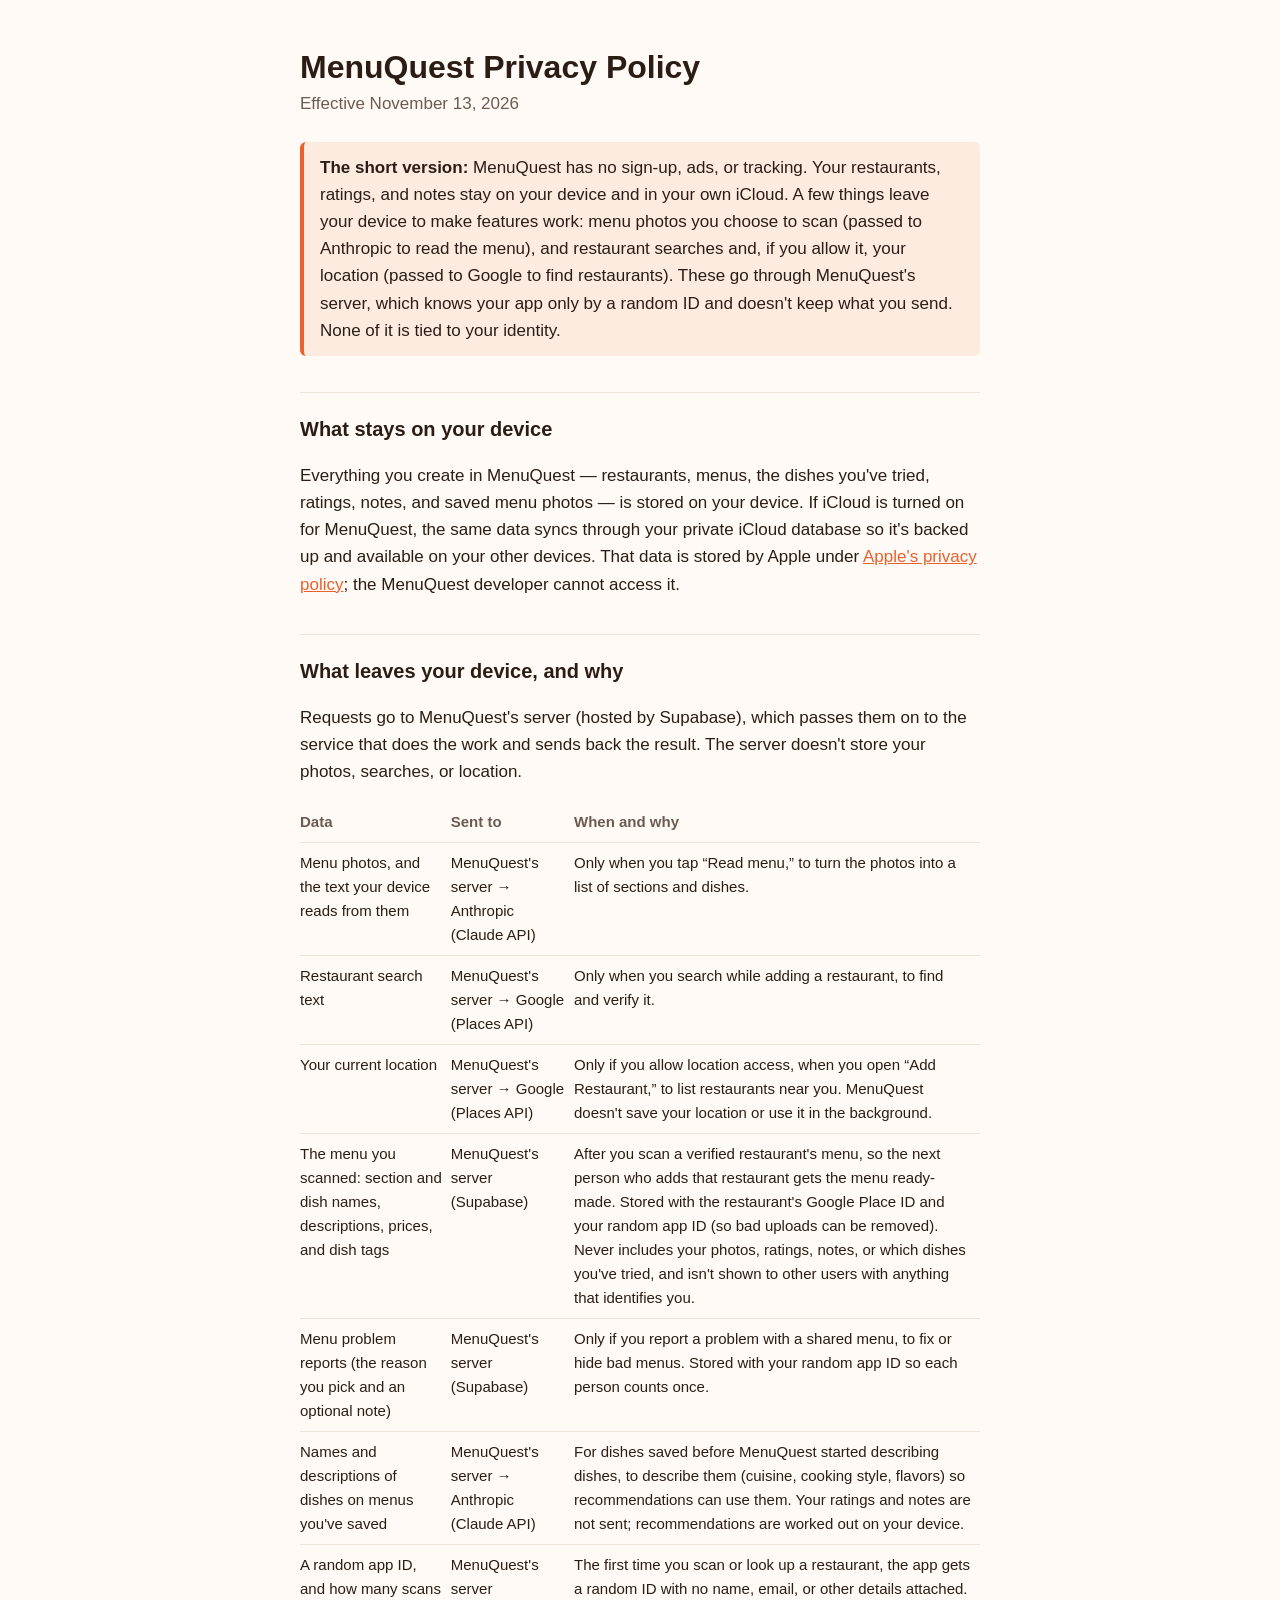
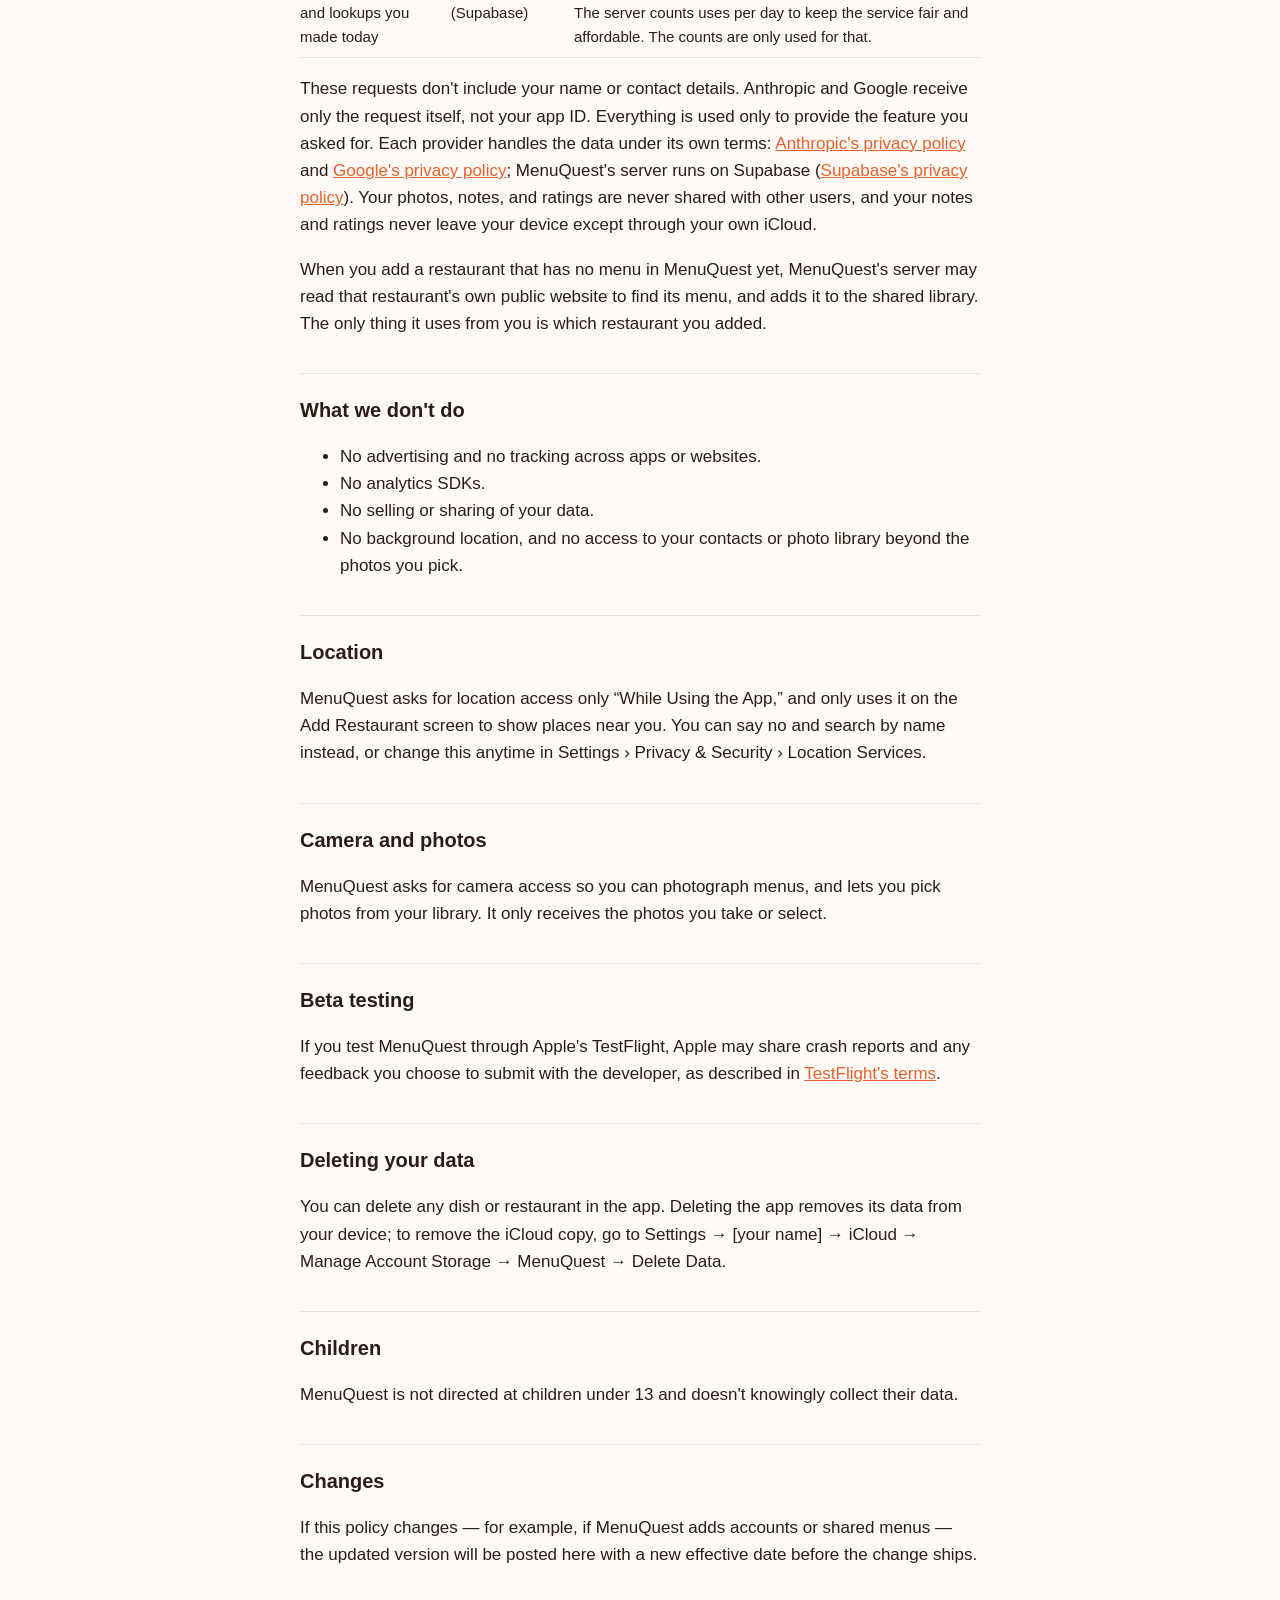
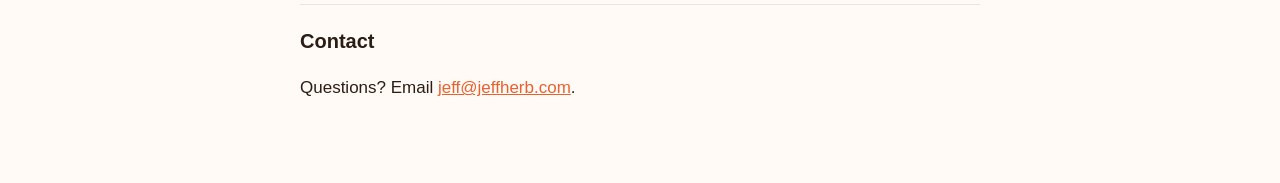
==== index.html @ 2f73d4d8 "MenuQuest privacy policy" ====
<!doctype html>
<html lang="en">
<head>
<meta charset="utf-8">
<meta name="viewport" content="width=device-width, initial-scale=1">
<title>MenuQuest Privacy Policy</title>
<style>
  :root { --ink: #2b1d16; --muted: #6b5b52; --accent: #e8612e; --bg: #fffaf5; --rule: #f0e4da; }
  @media (prefers-color-scheme: dark) {
    :root { --ink: #f5ece6; --muted: #b8a89e; --accent: #ff8a57; --bg: #1c1512; --rule: #3a2c25; }
  }
  body { margin: 0; background: var(--bg); color: var(--ink);
         font: 17px/1.6 -apple-system, BlinkMacSystemFont, "Segoe UI", sans-serif; }
  main { max-width: 680px; margin: 0 auto; padding: 48px 16px 64px; }
  h1 { font-size: 32px; line-height: 1.2; margin: 0 0 4px; }
  h2 { font-size: 20px; margin: 36px 0 8px; padding-top: 20px; border-top: 1px solid var(--rule); }
  .date { color: var(--muted); margin: 0 0 24px; }
  .summary { background: color-mix(in srgb, var(--accent) 10%, transparent);
             border-left: 4px solid var(--accent); padding: 12px 16px; border-radius: 6px; }
  a { color: var(--accent); }
  table { width: 100%; border-collapse: collapse; font-size: 15px; }
  th, td { text-align: left; vertical-align: top; padding: 8px 8px 8px 0; border-bottom: 1px solid var(--rule); }
  th { color: var(--muted); font-weight: 600; }
  @media (max-width: 520px) { table, tbody, tr, td, th { display: block; } thead { display: none; }
    td { border: 0; padding: 2px 0; } tr { border-bottom: 1px solid var(--rule); padding: 8px 0; } }
</style>
</head>
<body>
<main>
<h1>MenuQuest Privacy Policy</h1>
<p class="date">Effective November 13, 2026</p>

<p class="summary"><strong>The short version:</strong> MenuQuest has no sign-up, ads, or tracking.
Your restaurants, ratings, and notes stay on your device and in your own iCloud.
A few things leave your device to make features work: menu photos you choose to scan
(passed to Anthropic to read the menu), and restaurant searches and, if you allow it, your
location (passed to Google to find restaurants). These go through MenuQuest's server, which
knows your app only by a random ID and doesn't keep what you send. None of it is tied to
your identity.</p>

<h2>What stays on your device</h2>
<p>Everything you create in MenuQuest — restaurants, menus, the dishes you've tried,
ratings, notes, and saved menu photos — is stored on your device. If iCloud is turned on
for MenuQuest, the same data syncs through your private iCloud database so it's backed up
and available on your other devices. That data is stored by Apple under
<a href="https://www.apple.com/legal/privacy/">Apple's privacy policy</a>; the MenuQuest
developer cannot access it.</p>

<h2>What leaves your device, and why</h2>
<p>Requests go to MenuQuest's server (hosted by Supabase), which passes them on to the
service that does the work and sends back the result. The server doesn't store your photos,
searches, or location.</p>
<table>
  <thead><tr><th>Data</th><th>Sent to</th><th>When and why</th></tr></thead>
  <tbody>
    <tr><td>Menu photos, and the text your device reads from them</td>
        <td>MenuQuest's server → Anthropic (Claude API)</td>
        <td>Only when you tap “Read menu,” to turn the photos into a list of sections and dishes.</td></tr>
    <tr><td>Restaurant search text</td>
        <td>MenuQuest's server → Google (Places API)</td>
        <td>Only when you search while adding a restaurant, to find and verify it.</td></tr>
    <tr><td>Your current location</td>
        <td>MenuQuest's server → Google (Places API)</td>
        <td>Only if you allow location access, when you open “Add Restaurant,” to list restaurants near you. MenuQuest doesn't save your location or use it in the background.</td></tr>
    <tr><td>The menu you scanned: section and dish names, descriptions, prices, and dish tags</td>
        <td>MenuQuest's server (Supabase)</td>
        <td>After you scan a verified restaurant's menu, so the next person who adds that restaurant gets the menu ready-made. Stored with the restaurant's Google Place ID and your random app ID (so bad uploads can be removed). Never includes your photos, ratings, notes, or which dishes you've tried, and isn't shown to other users with anything that identifies you.</td></tr>
    <tr><td>Menu problem reports (the reason you pick and an optional note)</td>
        <td>MenuQuest's server (Supabase)</td>
        <td>Only if you report a problem with a shared menu, to fix or hide bad menus. Stored with your random app ID so each person counts once.</td></tr>
    <tr><td>Names and descriptions of dishes on menus you've saved</td>
        <td>MenuQuest's server → Anthropic (Claude API)</td>
        <td>For dishes saved before MenuQuest started describing dishes, to describe them (cuisine, cooking style, flavors) so recommendations can use them. Your ratings and notes are not sent; recommendations are worked out on your device.</td></tr>
    <tr><td>A random app ID, and how many scans and lookups you made today</td>
        <td>MenuQuest's server (Supabase)</td>
        <td>The first time you scan or look up a restaurant, the app gets a random ID with no name, email, or other details attached. The server counts uses per day to keep the service fair and affordable. The counts are only used for that.</td></tr>
  </tbody>
</table>
<p>These requests don't include your name or contact details. Anthropic and Google receive
only the request itself, not your app ID. Everything is used only to provide the feature
you asked for. Each provider handles the
data under its own terms:
<a href="https://www.anthropic.com/legal/privacy">Anthropic's privacy policy</a> and
<a href="https://policies.google.com/privacy">Google's privacy policy</a>; MenuQuest's
server runs on Supabase (<a href="https://supabase.com/privacy">Supabase's privacy policy</a>).
Your photos, notes, and ratings are never shared with other users, and your notes and
ratings never leave your device except through your own iCloud.</p>

<p>When you add a restaurant that has no menu in MenuQuest yet, MenuQuest's server may read
that restaurant's own public website to find its menu, and adds it to the shared library.
The only thing it uses from you is which restaurant you added.</p>

<h2>What we don't do</h2>
<ul>
  <li>No advertising and no tracking across apps or websites.</li>
  <li>No analytics SDKs.</li>
  <li>No selling or sharing of your data.</li>
  <li>No background location, and no access to your contacts or photo library beyond the photos you pick.</li>
</ul>

<h2>Location</h2>
<p>MenuQuest asks for location access only “While Using the App,” and only uses it on the
Add Restaurant screen to show places near you. You can say no and search by name instead,
or change this anytime in Settings › Privacy &amp; Security › Location Services.</p>

<h2>Camera and photos</h2>
<p>MenuQuest asks for camera access so you can photograph menus, and lets you pick photos
from your library. It only receives the photos you take or select.</p>

<h2>Beta testing</h2>
<p>If you test MenuQuest through Apple's TestFlight, Apple may share crash reports and any
feedback you choose to submit with the developer, as described in
<a href="https://www.apple.com/legal/internet-services/itunes/testflight/sren/terms.html">TestFlight's terms</a>.</p>

<h2>Deleting your data</h2>
<p>You can delete any dish or restaurant in the app. Deleting the app removes its data from
your device; to remove the iCloud copy, go to Settings → [your name] → iCloud → Manage
Account Storage → MenuQuest → Delete Data.</p>

<h2>Children</h2>
<p>MenuQuest is not directed at children under 13 and doesn't knowingly collect their data.</p>

<h2>Changes</h2>
<p>If this policy changes — for example, if MenuQuest adds accounts or shared menus — the
updated version will be posted here with a new effective date before the change ships.</p>

<h2>Contact</h2>
<p>Questions? Email <a href="mailto:jeff@jeffherb.com">jeff@jeffherb.com</a>.</p>
</main>
</body>
</html>
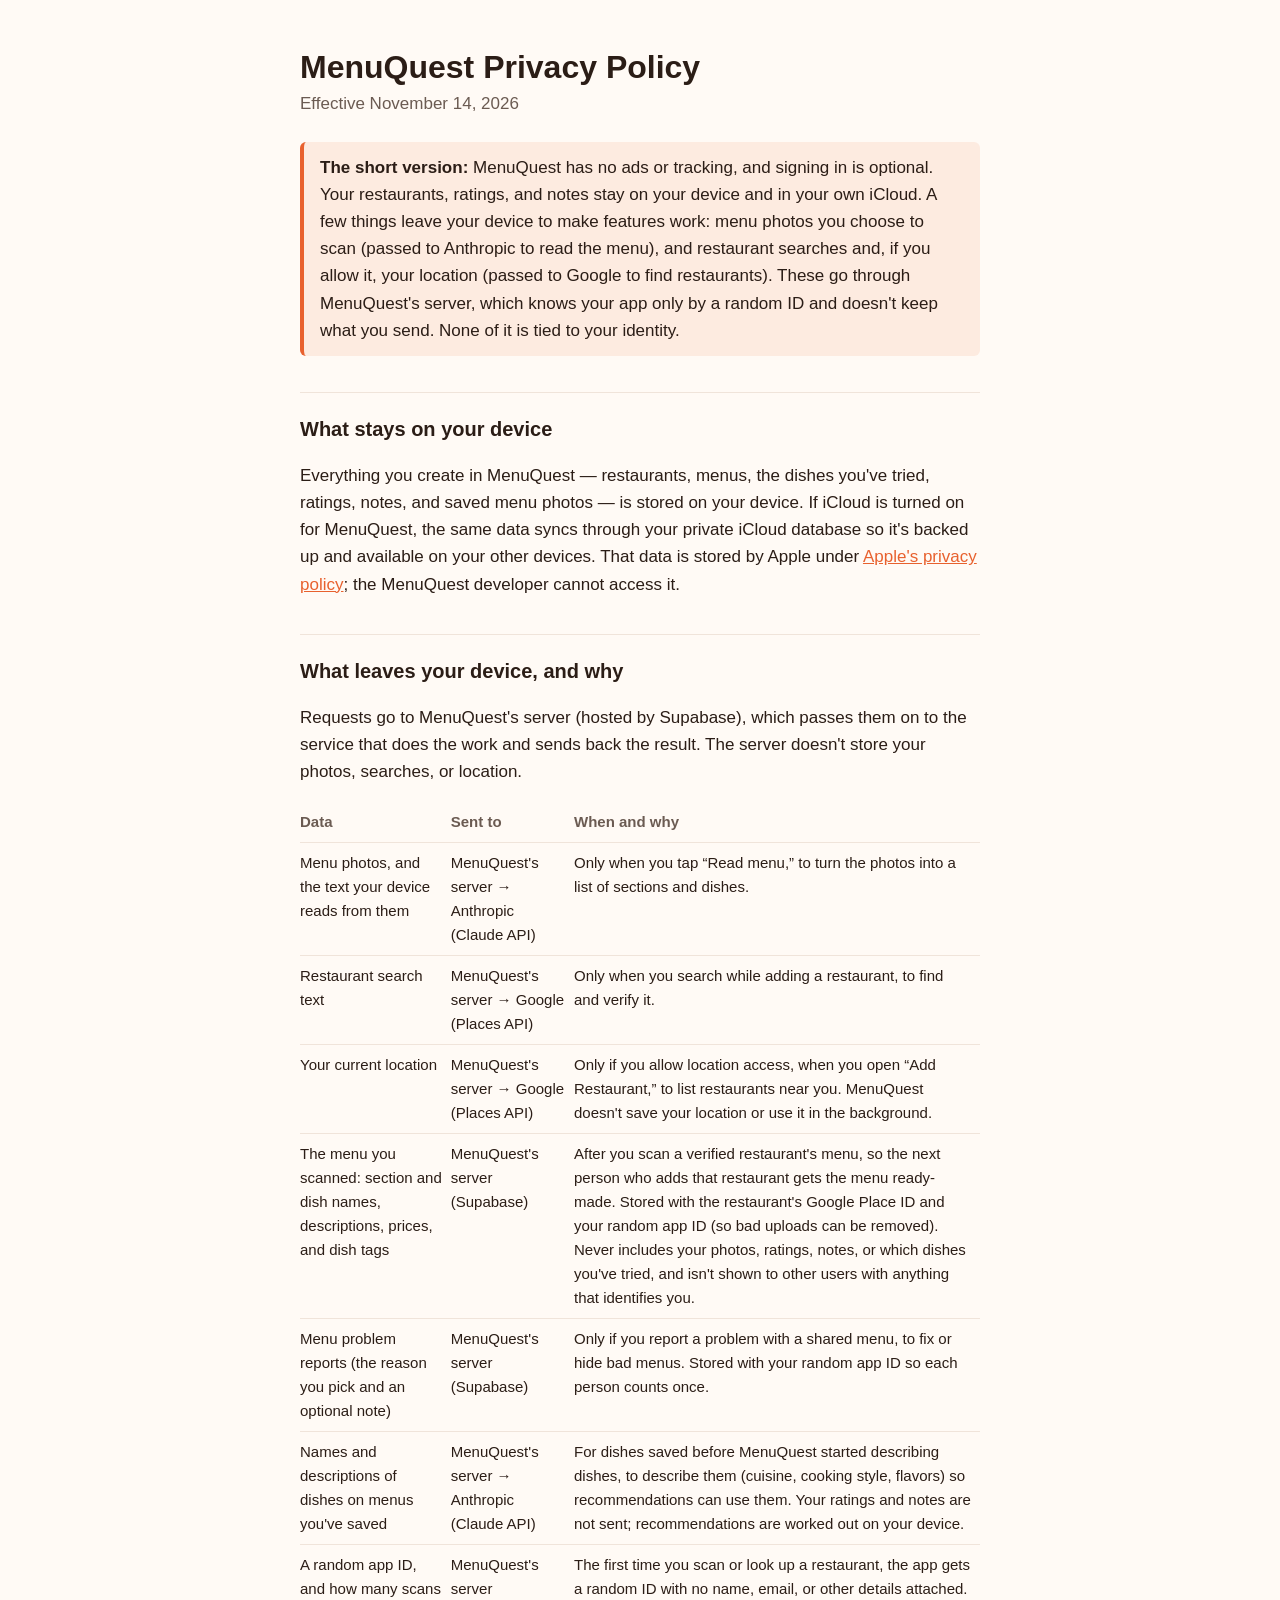
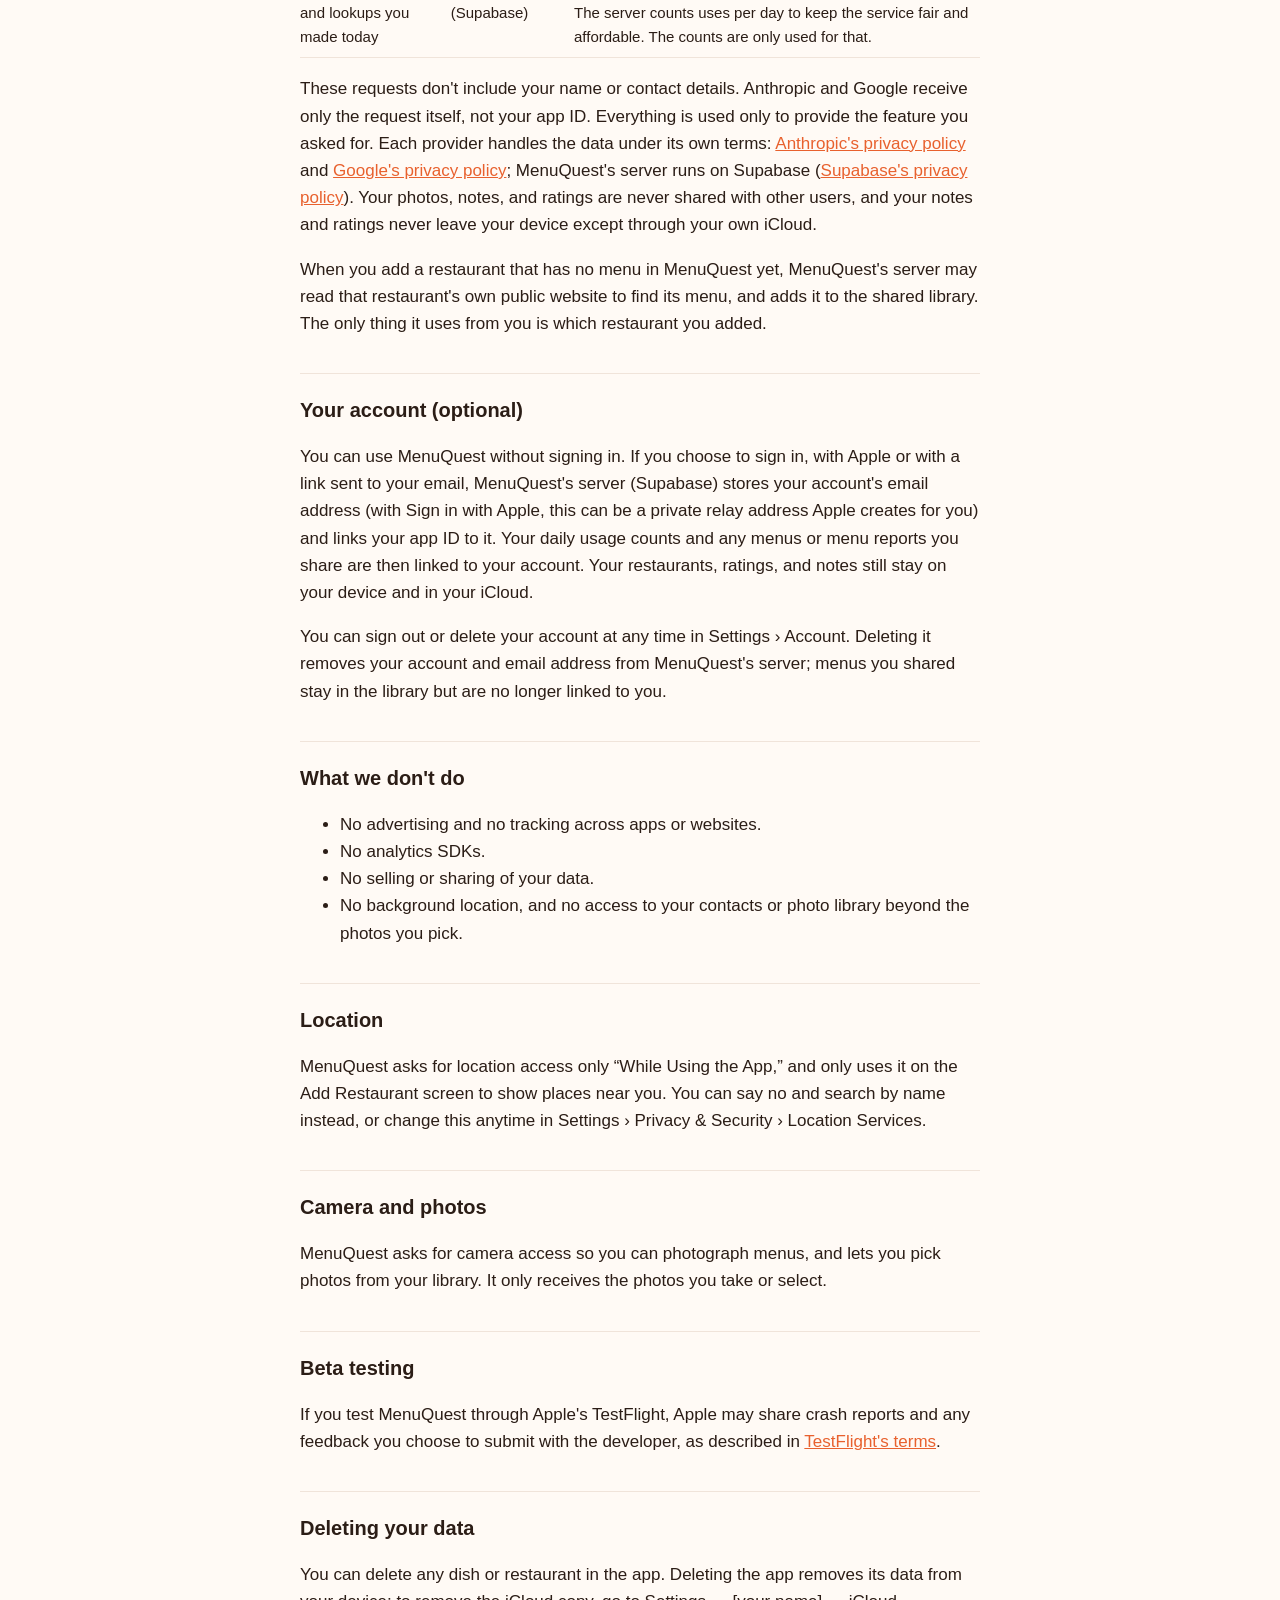
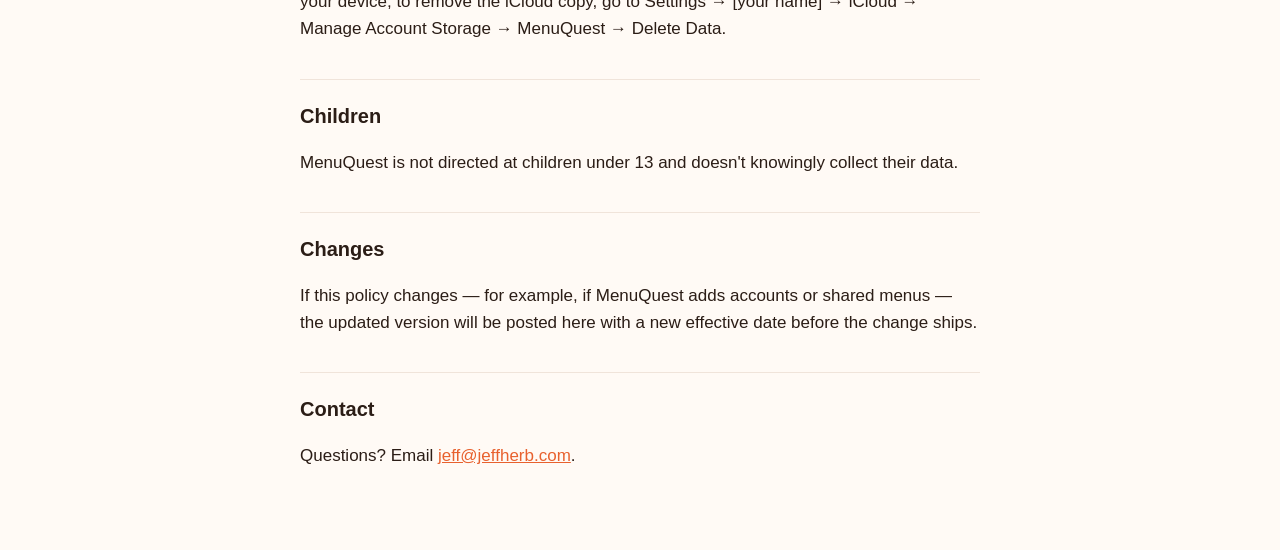
==== commit 1181573b: "Add optional account section" ====
--- a/index.html
+++ b/index.html
@@ -28,9 +28,9 @@
 <body>
 <main>
 <h1>MenuQuest Privacy Policy</h1>
-<p class="date">Effective November 13, 2026</p>
+<p class="date">Effective November 14, 2026</p>
 
-<p class="summary"><strong>The short version:</strong> MenuQuest has no sign-up, ads, or tracking.
+<p class="summary"><strong>The short version:</strong> MenuQuest has no ads or tracking, and signing in is optional.
 Your restaurants, ratings, and notes stay on your device and in your own iCloud.
 A few things leave your device to make features work: menu photos you choose to scan
 (passed to Anthropic to read the menu), and restaurant searches and, if you allow it, your
@@ -90,6 +90,17 @@
 that restaurant's own public website to find its menu, and adds it to the shared library.
 The only thing it uses from you is which restaurant you added.</p>
 
+<h2>Your account (optional)</h2>
+<p>You can use MenuQuest without signing in. If you choose to sign in, with Apple or with a
+link sent to your email, MenuQuest's server (Supabase) stores your account's email address
+(with Sign in with Apple, this can be a private relay address Apple creates for you) and links
+your app ID to it. Your daily usage counts and any menus or menu reports you share are then
+linked to your account. Your restaurants, ratings, and notes still stay on your device and in
+your iCloud.</p>
+<p>You can sign out or delete your account at any time in Settings › Account. Deleting it
+removes your account and email address from MenuQuest's server; menus you shared stay in the
+library but are no longer linked to you.</p>
+
 <h2>What we don't do</h2>
 <ul>
   <li>No advertising and no tracking across apps or websites.</li>
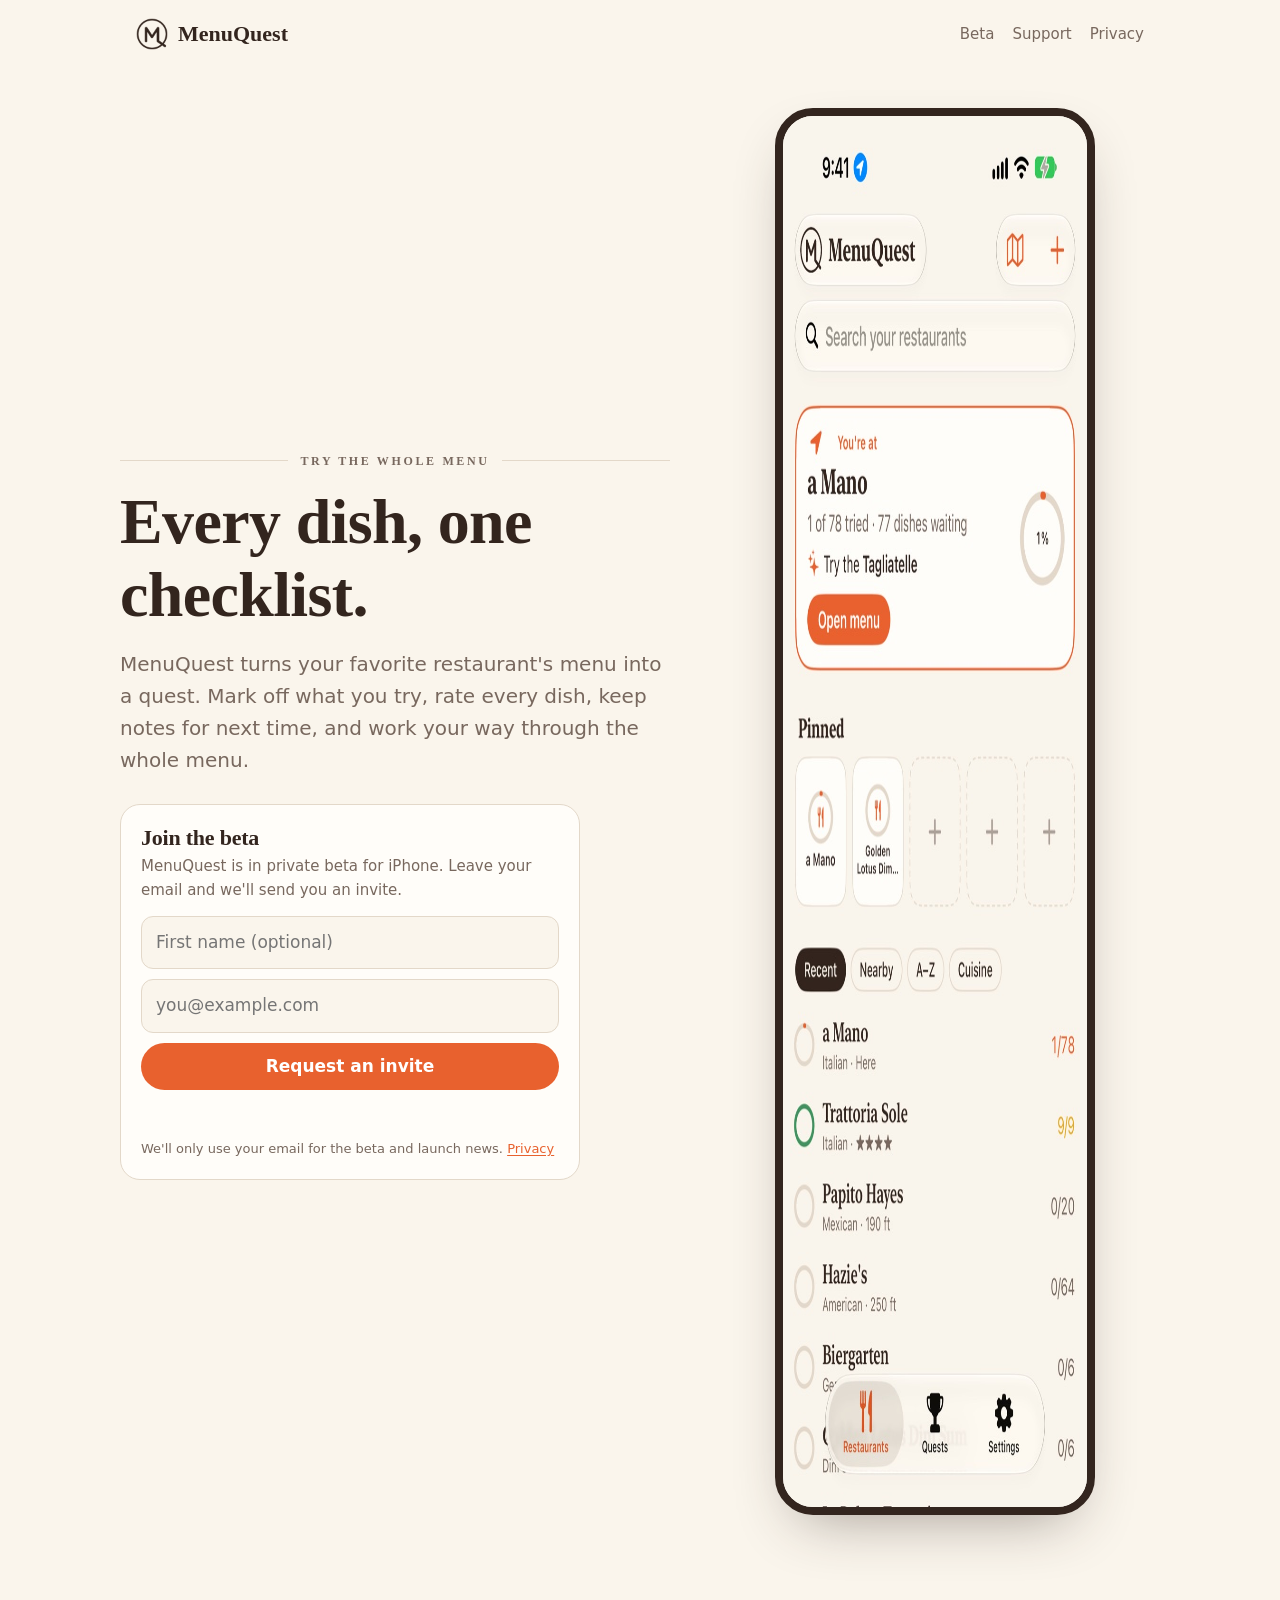
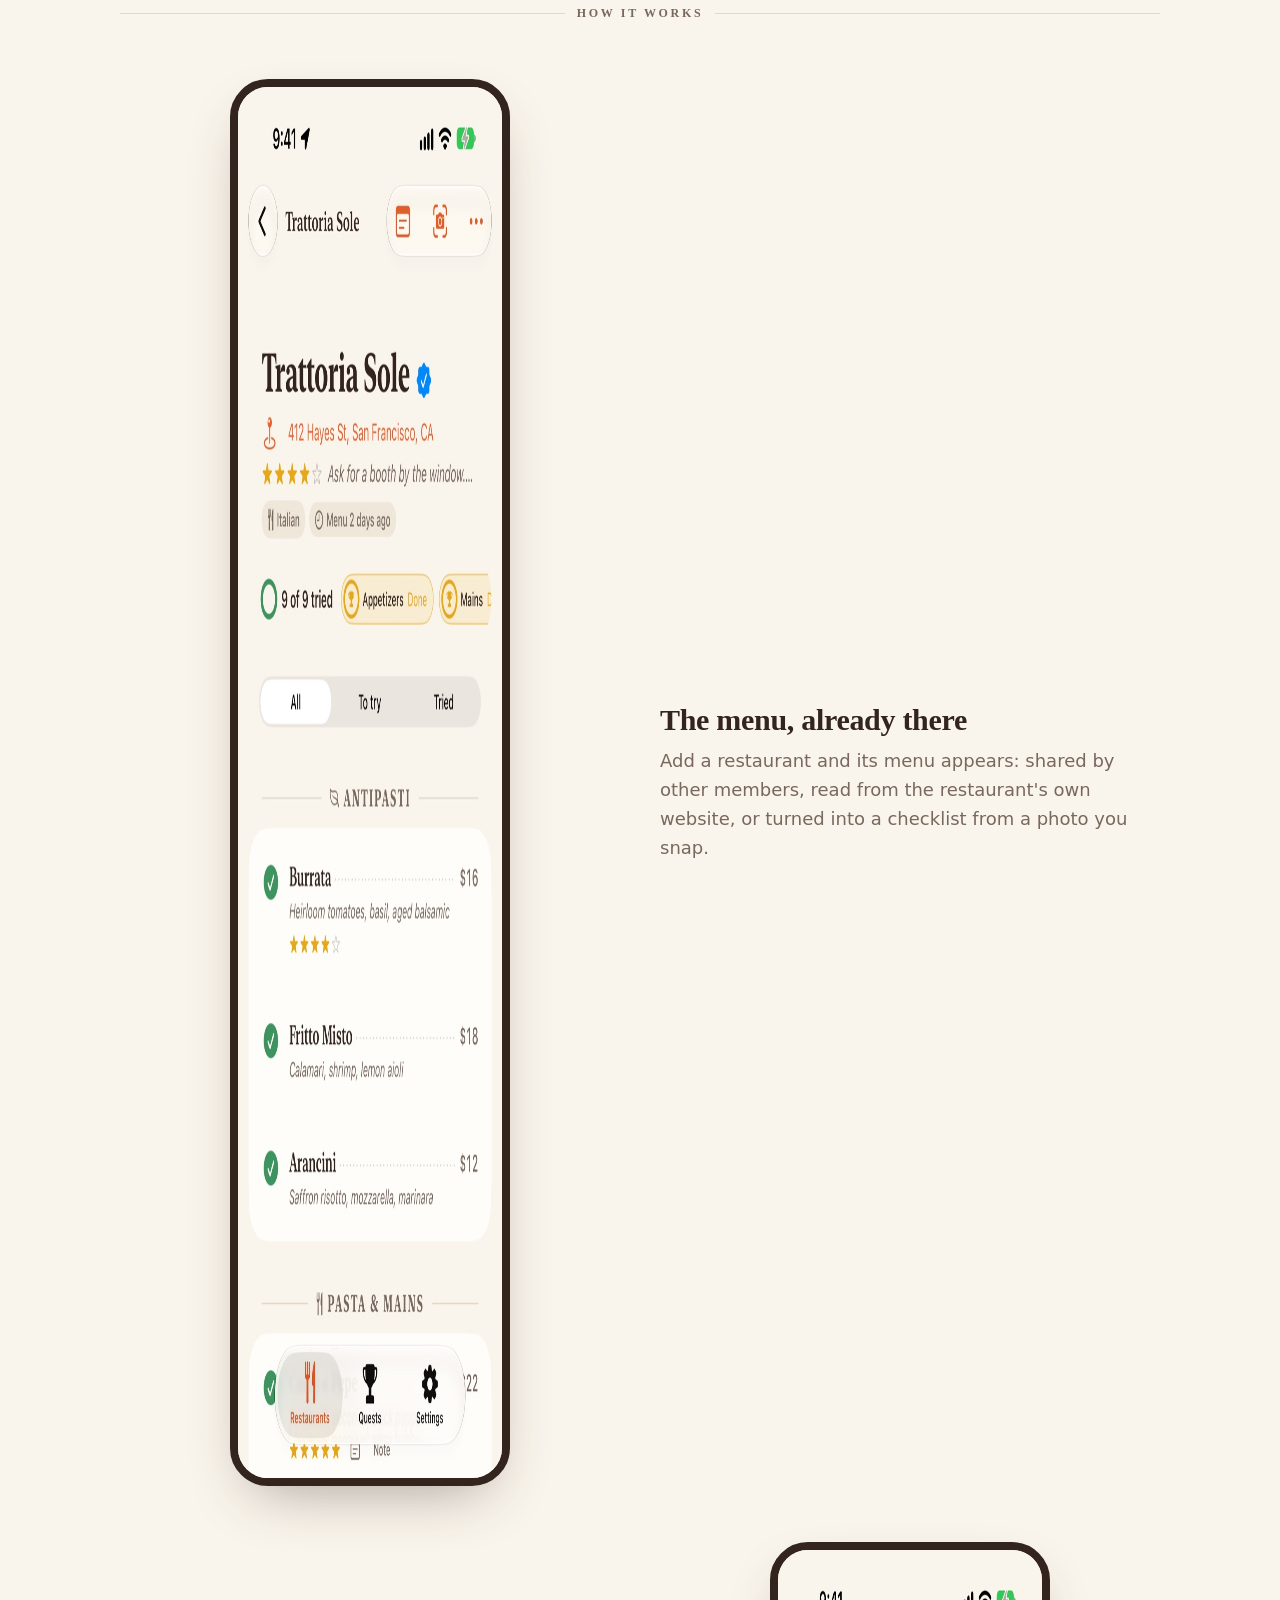
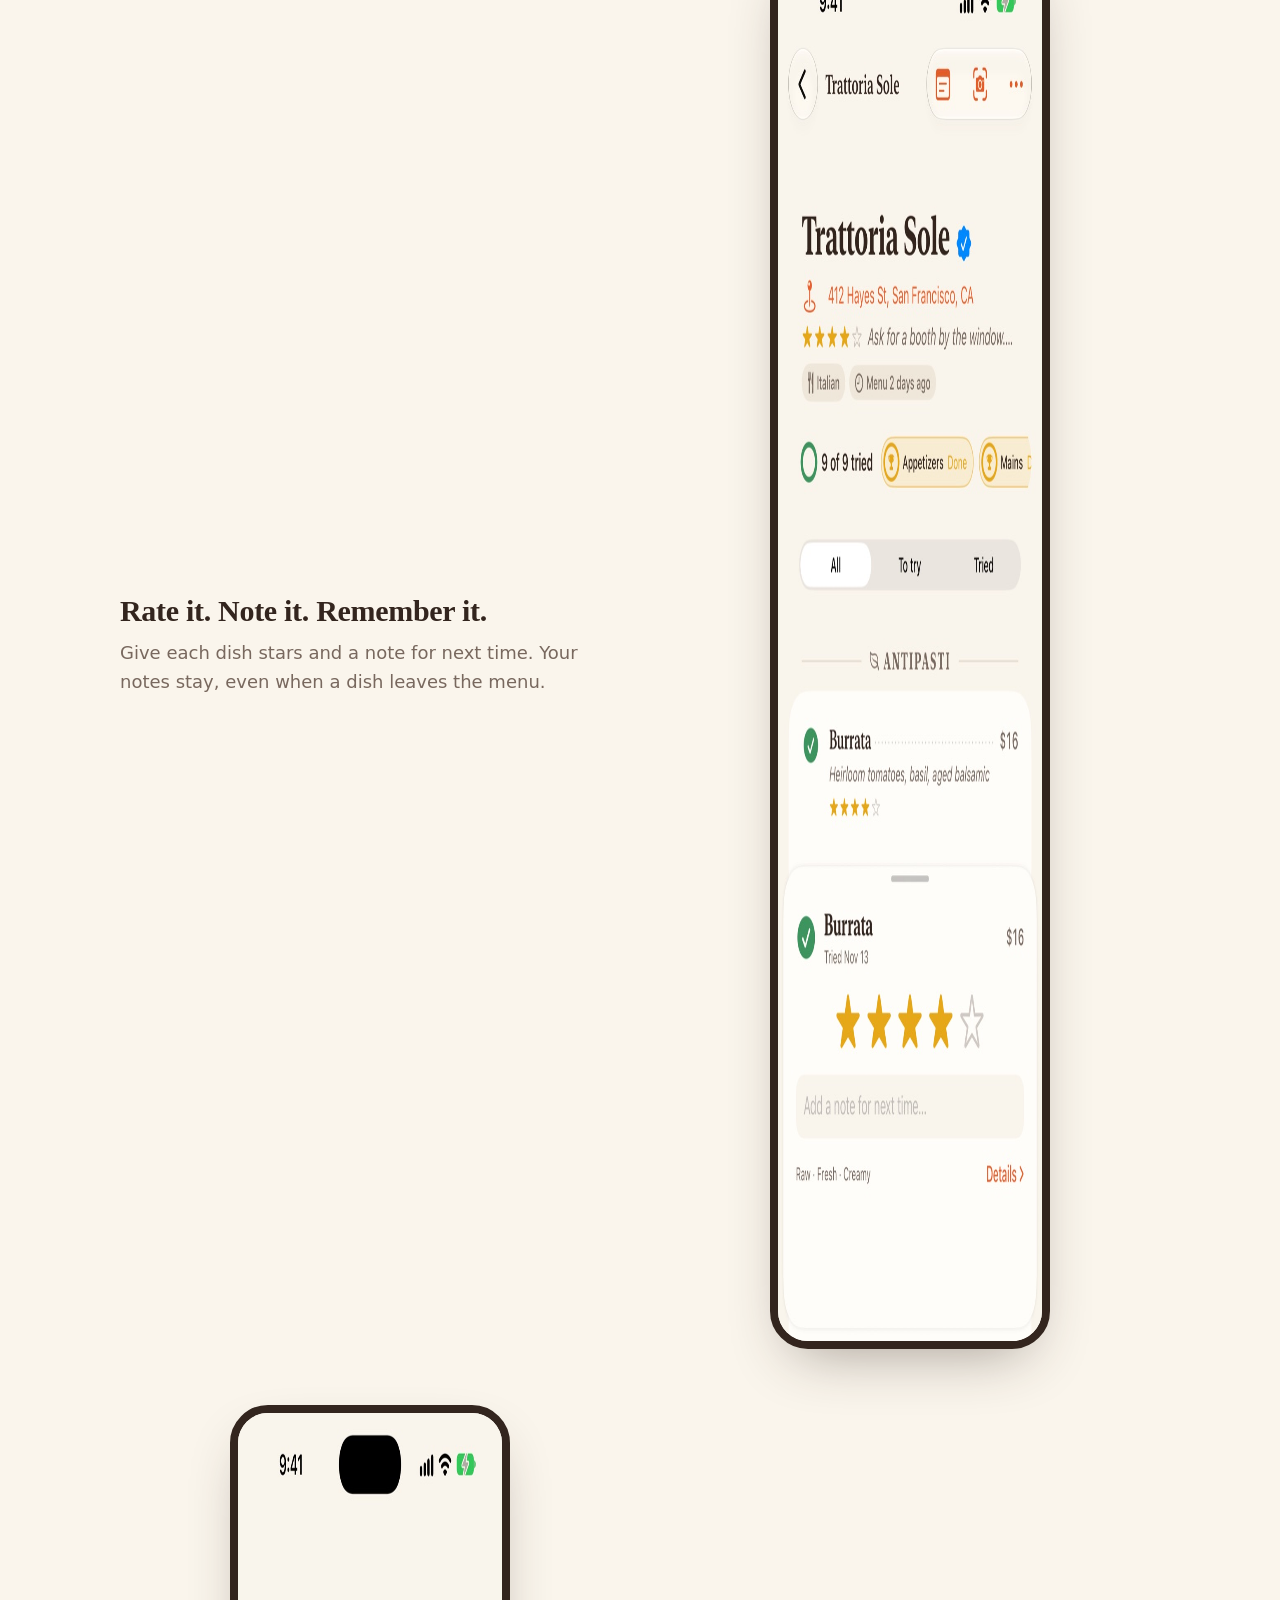
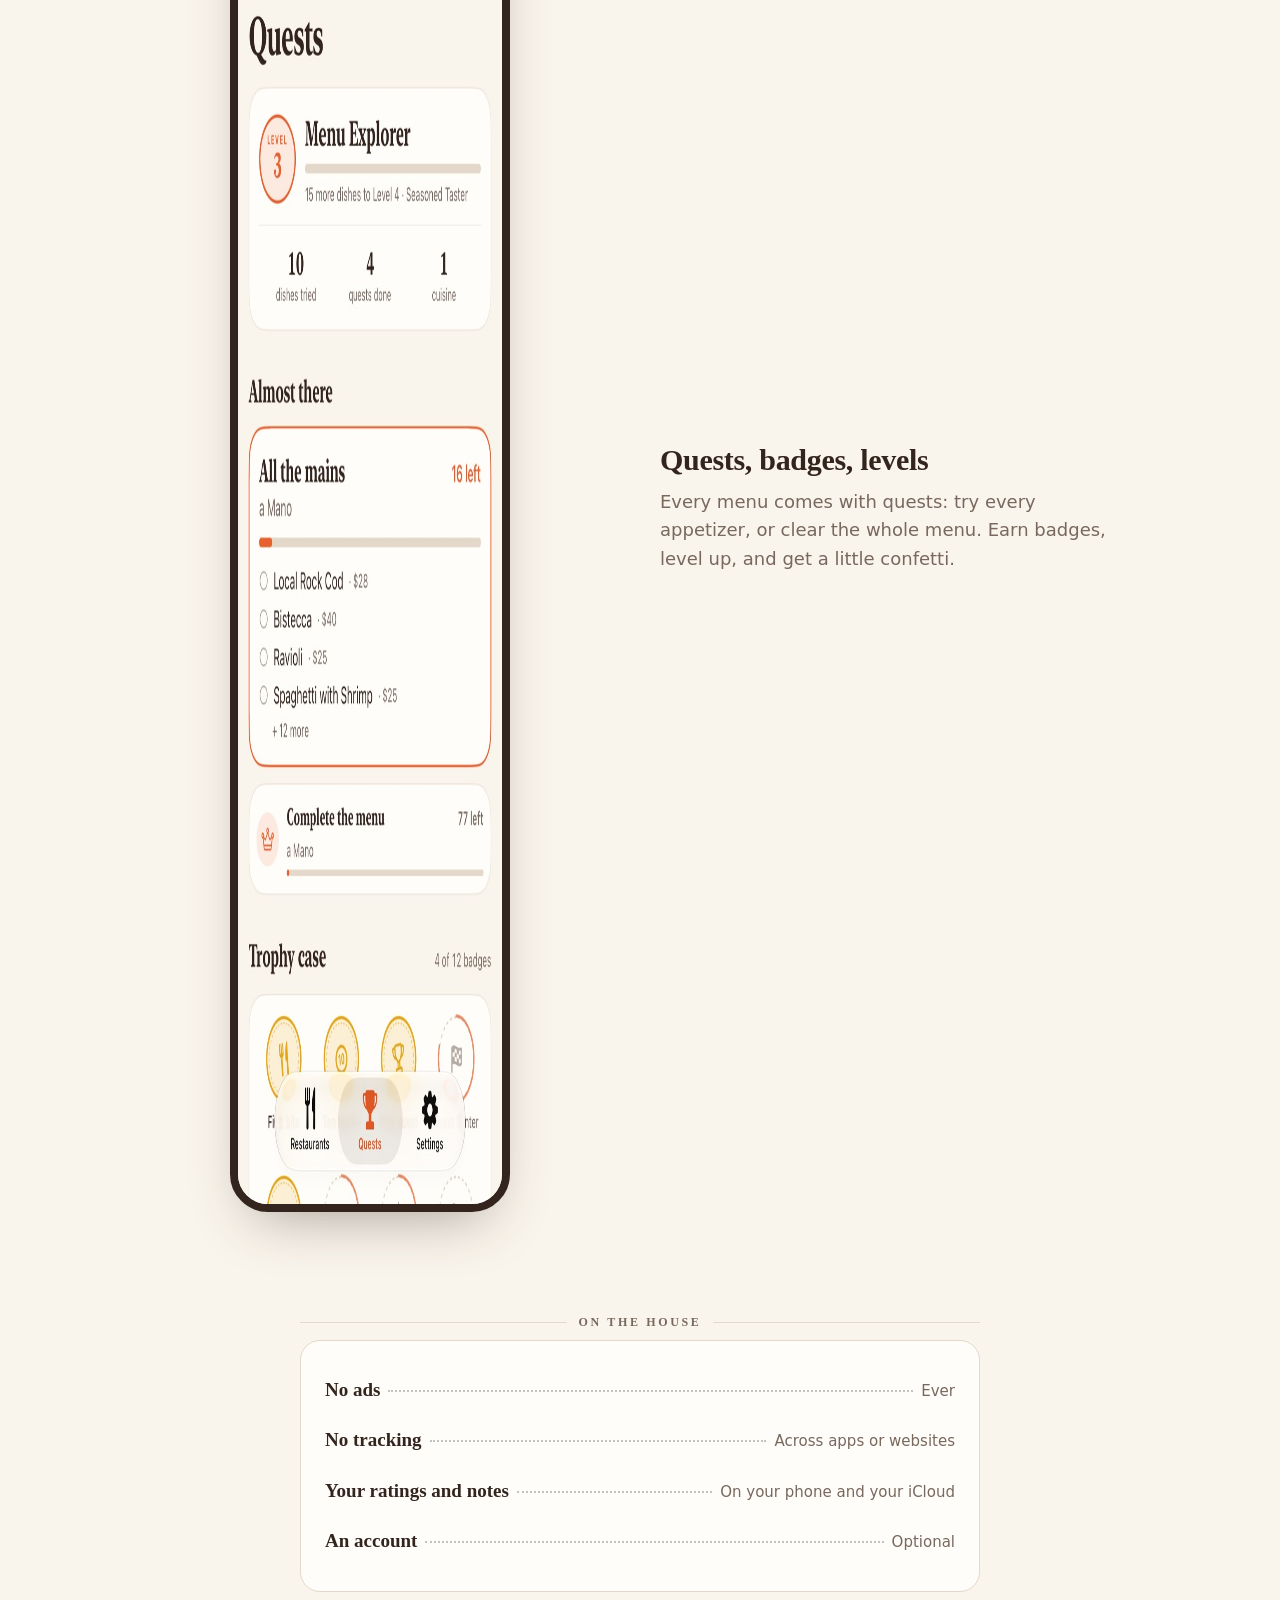
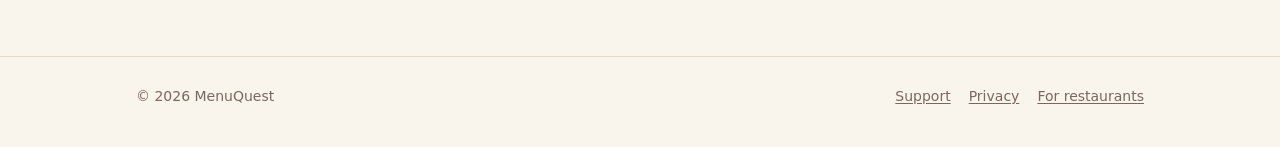
==== commit 81f8be89: "menuquest.app: landing page with beta sign-up, privacy, support, and restaurant pages" ====
--- a/index.html
+++ b/index.html
@@ -3,140 +3,139 @@
 <head>
 <meta charset="utf-8">
 <meta name="viewport" content="width=device-width, initial-scale=1">
-<title>MenuQuest Privacy Policy</title>
-<style>
-  :root { --ink: #2b1d16; --muted: #6b5b52; --accent: #e8612e; --bg: #fffaf5; --rule: #f0e4da; }
-  @media (prefers-color-scheme: dark) {
-    :root { --ink: #f5ece6; --muted: #b8a89e; --accent: #ff8a57; --bg: #1c1512; --rule: #3a2c25; }
-  }
-  body { margin: 0; background: var(--bg); color: var(--ink);
-         font: 17px/1.6 -apple-system, BlinkMacSystemFont, "Segoe UI", sans-serif; }
-  main { max-width: 680px; margin: 0 auto; padding: 48px 16px 64px; }
-  h1 { font-size: 32px; line-height: 1.2; margin: 0 0 4px; }
-  h2 { font-size: 20px; margin: 36px 0 8px; padding-top: 20px; border-top: 1px solid var(--rule); }
-  .date { color: var(--muted); margin: 0 0 24px; }
-  .summary { background: color-mix(in srgb, var(--accent) 10%, transparent);
-             border-left: 4px solid var(--accent); padding: 12px 16px; border-radius: 6px; }
-  a { color: var(--accent); }
-  table { width: 100%; border-collapse: collapse; font-size: 15px; }
-  th, td { text-align: left; vertical-align: top; padding: 8px 8px 8px 0; border-bottom: 1px solid var(--rule); }
-  th { color: var(--muted); font-weight: 600; }
-  @media (max-width: 520px) { table, tbody, tr, td, th { display: block; } thead { display: none; }
-    td { border: 0; padding: 2px 0; } tr { border-bottom: 1px solid var(--rule); padding: 8px 0; } }
-</style>
+<title>MenuQuest · Try the whole menu</title>
+<meta name="description" content="MenuQuest turns any restaurant's menu into a checklist. Mark off what you try, rate every dish, and work your way through the whole menu. Now in private beta for iPhone.">
+<meta name="theme-color" content="#faf5ec" media="(prefers-color-scheme: light)">
+<meta name="theme-color" content="#171311" media="(prefers-color-scheme: dark)">
+<meta property="og:title" content="MenuQuest · Try the whole menu">
+<meta property="og:description" content="Turn any restaurant's menu into a checklist. Mark off what you try, rate every dish, and clear the whole menu.">
+<meta property="og:image" content="https://menuquest.app/assets/icon-512.png">
+<meta property="og:url" content="https://menuquest.app/">
+<link rel="icon" href="/assets/favicon.png">
+<link rel="apple-touch-icon" href="/assets/apple-touch-icon.png">
+<link rel="stylesheet" href="/assets/site.css">
 </head>
 <body>
+<header class="site-header">
+  <div class="wrap">
+    <a class="brand" href="/"><span class="mark" aria-hidden="true"></span>MenuQuest</a>
+    <nav class="site-nav" aria-label="Site">
+      <a href="#beta">Beta</a>
+      <a href="/support/">Support</a>
+      <a href="/privacy/">Privacy</a>
+    </nav>
+  </div>
+</header>
+
 <main>
-<h1>MenuQuest Privacy Policy</h1>
-<p class="date">Effective November 14, 2026</p>
+  <section class="wrap hero">
+    <div>
+      <p class="eyebrow">Try the whole menu</p>
+      <h1>Every dish, one checklist.</h1>
+      <p class="lead">MenuQuest turns your favorite restaurant's menu into a quest. Mark off what you try, rate every dish, keep notes for next time, and work your way through the whole menu.</p>
 
-<p class="summary"><strong>The short version:</strong> MenuQuest has no ads or tracking, and signing in is optional.
-Your restaurants, ratings, and notes stay on your device and in your own iCloud.
-A few things leave your device to make features work: menu photos you choose to scan
-(passed to Anthropic to read the menu), and restaurant searches and, if you allow it, your
-location (passed to Google to find restaurants). These go through MenuQuest's server, which
-knows your app only by a random ID and doesn't keep what you send. None of it is tied to
-your identity.</p>
+      <div class="signup" id="beta">
+        <h2>Join the beta</h2>
+        <p>MenuQuest is in private beta for iPhone. Leave your email and we'll send you an invite.</p>
+        <form id="beta-form" novalidate>
+          <label class="hp" aria-hidden="true">Leave this empty <input type="text" name="website" tabindex="-1" autocomplete="off"></label>
+          <input type="text" name="name" placeholder="First name (optional)" autocomplete="given-name" maxlength="100" aria-label="First name (optional)">
+          <input type="email" name="email" placeholder="you@example.com" autocomplete="email" required aria-label="Email address">
+          <button class="button" type="submit">Request an invite</button>
+          <p class="status" role="status" aria-live="polite"></p>
+          <p class="note">We'll only use your email for the beta and launch news. <a href="/privacy/#website">Privacy</a></p>
+        </form>
+      </div>
+    </div>
+    <div class="phone"><img src="/assets/home.jpg" width="640" height="1391" alt="The MenuQuest home screen: you're at a Mano, 1 of 78 dishes tried, with pinned restaurants and a list of your places."></div>
+  </section>
 
-<h2>What stays on your device</h2>
-<p>Everything you create in MenuQuest — restaurants, menus, the dishes you've tried,
-ratings, notes, and saved menu photos — is stored on your device. If iCloud is turned on
-for MenuQuest, the same data syncs through your private iCloud database so it's backed up
-and available on your other devices. That data is stored by Apple under
-<a href="https://www.apple.com/legal/privacy/">Apple's privacy policy</a>; the MenuQuest
-developer cannot access it.</p>
+  <section class="wrap features" aria-label="How it works">
+    <p class="eyebrow">How it works</p>
 
-<h2>What leaves your device, and why</h2>
-<p>Requests go to MenuQuest's server (hosted by Supabase), which passes them on to the
-service that does the work and sends back the result. The server doesn't store your photos,
-searches, or location.</p>
-<table>
-  <thead><tr><th>Data</th><th>Sent to</th><th>When and why</th></tr></thead>
-  <tbody>
-    <tr><td>Menu photos, and the text your device reads from them</td>
-        <td>MenuQuest's server → Anthropic (Claude API)</td>
-        <td>Only when you tap “Read menu,” to turn the photos into a list of sections and dishes.</td></tr>
-    <tr><td>Restaurant search text</td>
-        <td>MenuQuest's server → Google (Places API)</td>
-        <td>Only when you search while adding a restaurant, to find and verify it.</td></tr>
-    <tr><td>Your current location</td>
-        <td>MenuQuest's server → Google (Places API)</td>
-        <td>Only if you allow location access, when you open “Add Restaurant,” to list restaurants near you. MenuQuest doesn't save your location or use it in the background.</td></tr>
-    <tr><td>The menu you scanned: section and dish names, descriptions, prices, and dish tags</td>
-        <td>MenuQuest's server (Supabase)</td>
-        <td>After you scan a verified restaurant's menu, so the next person who adds that restaurant gets the menu ready-made. Stored with the restaurant's Google Place ID and your random app ID (so bad uploads can be removed). Never includes your photos, ratings, notes, or which dishes you've tried, and isn't shown to other users with anything that identifies you.</td></tr>
-    <tr><td>Menu problem reports (the reason you pick and an optional note)</td>
-        <td>MenuQuest's server (Supabase)</td>
-        <td>Only if you report a problem with a shared menu, to fix or hide bad menus. Stored with your random app ID so each person counts once.</td></tr>
-    <tr><td>Names and descriptions of dishes on menus you've saved</td>
-        <td>MenuQuest's server → Anthropic (Claude API)</td>
-        <td>For dishes saved before MenuQuest started describing dishes, to describe them (cuisine, cooking style, flavors) so recommendations can use them. Your ratings and notes are not sent; recommendations are worked out on your device.</td></tr>
-    <tr><td>A random app ID, and how many scans and lookups you made today</td>
-        <td>MenuQuest's server (Supabase)</td>
-        <td>The first time you scan or look up a restaurant, the app gets a random ID with no name, email, or other details attached. The server counts uses per day to keep the service fair and affordable. The counts are only used for that.</td></tr>
-  </tbody>
-</table>
-<p>These requests don't include your name or contact details. Anthropic and Google receive
-only the request itself, not your app ID. Everything is used only to provide the feature
-you asked for. Each provider handles the
-data under its own terms:
-<a href="https://www.anthropic.com/legal/privacy">Anthropic's privacy policy</a> and
-<a href="https://policies.google.com/privacy">Google's privacy policy</a>; MenuQuest's
-server runs on Supabase (<a href="https://supabase.com/privacy">Supabase's privacy policy</a>).
-Your photos, notes, and ratings are never shared with other users, and your notes and
-ratings never leave your device except through your own iCloud.</p>
+    <div class="feature">
+      <div class="feature-text">
+        <h3>The menu, already there</h3>
+        <p>Add a restaurant and its menu appears: shared by other members, read from the restaurant's own website, or turned into a checklist from a photo you snap.</p>
+      </div>
+      <div class="phone"><img src="/assets/menu.jpg" width="640" height="1391" alt="Trattoria Sole's menu in MenuQuest, with every antipasti dish marked off and rated." loading="lazy"></div>
+    </div>
 
-<p>When you add a restaurant that has no menu in MenuQuest yet, MenuQuest's server may read
-that restaurant's own public website to find its menu, and adds it to the shared library.
-The only thing it uses from you is which restaurant you added.</p>
+    <div class="feature">
+      <div class="feature-text">
+        <h3>Rate it. Note it. Remember it.</h3>
+        <p>Give each dish stars and a note for next time. Your notes stay, even when a dish leaves the menu.</p>
+      </div>
+      <div class="phone"><img src="/assets/dish.jpg" width="640" height="1391" alt="A dish card for Burrata, tried and rated four stars, with a field for a note." loading="lazy"></div>
+    </div>
 
-<h2>Your account (optional)</h2>
-<p>You can use MenuQuest without signing in. If you choose to sign in, with Apple or with a
-link sent to your email, MenuQuest's server (Supabase) stores your account's email address
-(with Sign in with Apple, this can be a private relay address Apple creates for you) and links
-your app ID to it. Your daily usage counts and any menus or menu reports you share are then
-linked to your account. Your restaurants, ratings, and notes still stay on your device and in
-your iCloud.</p>
-<p>You can sign out or delete your account at any time in Settings › Account. Deleting it
-removes your account and email address from MenuQuest's server; menus you shared stay in the
-library but are no longer linked to you.</p>
+    <div class="feature">
+      <div class="feature-text">
+        <h3>Quests, badges, levels</h3>
+        <p>Every menu comes with quests: try every appetizer, or clear the whole menu. Earn badges, level up, and get a little confetti.</p>
+      </div>
+      <div class="phone"><img src="/assets/quests.jpg" width="640" height="1391" alt="The Quests screen: Level 3 Menu Explorer, 10 dishes tried, and the next quest with dishes left to try." loading="lazy"></div>
+    </div>
+  </section>
 
-<h2>What we don't do</h2>
-<ul>
-  <li>No advertising and no tracking across apps or websites.</li>
-  <li>No analytics SDKs.</li>
-  <li>No selling or sharing of your data.</li>
-  <li>No background location, and no access to your contacts or photo library beyond the photos you pick.</li>
-</ul>
+  <section class="narrow promises" aria-label="Our promises">
+    <p class="eyebrow">On the house</p>
+    <div class="card">
+      <div class="leader"><strong>No ads</strong><span class="dots"></span><span>Ever</span></div>
+      <div class="leader"><strong>No tracking</strong><span class="dots"></span><span>Across apps or websites</span></div>
+      <div class="leader"><strong>Your ratings and notes</strong><span class="dots"></span><span>On your phone and your iCloud</span></div>
+      <div class="leader"><strong>An account</strong><span class="dots"></span><span>Optional</span></div>
+    </div>
+  </section>
+</main>
 
-<h2>Location</h2>
-<p>MenuQuest asks for location access only “While Using the App,” and only uses it on the
-Add Restaurant screen to show places near you. You can say no and search by name instead,
-or change this anytime in Settings › Privacy &amp; Security › Location Services.</p>
+<footer class="site-footer">
+  <div class="wrap">
+    <span>© 2026 MenuQuest</span>
+    <nav aria-label="Footer">
+      <a href="/support/">Support</a>
+      <a href="/privacy/">Privacy</a>
+      <a href="/menu-reader/">For restaurants</a>
+    </nav>
+  </div>
+</footer>
 
-<h2>Camera and photos</h2>
-<p>MenuQuest asks for camera access so you can photograph menus, and lets you pick photos
-from your library. It only receives the photos you take or select.</p>
+<script>
+(() => {
+  const form = document.getElementById("beta-form");
+  const status = form.querySelector(".status");
+  const button = form.querySelector("button");
+  const endpoint = "https://anufzyrmkdzgfmwxasul.supabase.co/rest/v1/rpc/join_beta";
+  // The publishable key is meant to be public; the database only allows join_beta() with it.
+  const key = "sb_publishable_UB7Gr7e5WMitvojxORa7Ow_srPYffZV";
 
-<h2>Beta testing</h2>
-<p>If you test MenuQuest through Apple's TestFlight, Apple may share crash reports and any
-feedback you choose to submit with the developer, as described in
-<a href="https://www.apple.com/legal/internet-services/itunes/testflight/sren/terms.html">TestFlight's terms</a>.</p>
+  const say = (text, kind) => { status.textContent = text; status.className = "status " + (kind || ""); };
 
-<h2>Deleting your data</h2>
-<p>You can delete any dish or restaurant in the app. Deleting the app removes its data from
-your device; to remove the iCloud copy, go to Settings → [your name] → iCloud → Manage
-Account Storage → MenuQuest → Delete Data.</p>
+  form.addEventListener("submit", async (event) => {
+    event.preventDefault();
+    const email = form.email.value.trim();
+    const name = form.name.value.trim();
+    if (form.website.value) { say("Thanks! You're on the list.", "ok"); form.reset(); return; } // bots
+    if (!/^[^@\s]+@[^@\s]+\.[^@\s]+$/.test(email)) { say("Please enter a valid email address.", "err"); form.email.focus(); return; }
 
-<h2>Children</h2>
-<p>MenuQuest is not directed at children under 13 and doesn't knowingly collect their data.</p>
-
-<h2>Changes</h2>
-<p>If this policy changes — for example, if MenuQuest adds accounts or shared menus — the
-updated version will be posted here with a new effective date before the change ships.</p>
-
-<h2>Contact</h2>
-<p>Questions? Email <a href="mailto:jeff@jeffherb.com">jeff@jeffherb.com</a>.</p>
-</main>
+    button.disabled = true;
+    say("Sending…");
+    try {
+      const response = await fetch(endpoint, {
+        method: "POST",
+        headers: { "Content-Type": "application/json", "apikey": key },
+        body: JSON.stringify({ p_email: email, p_name: name || null, p_source: "website" }),
+      });
+      if (!response.ok) throw new Error(String(response.status));
+      say("Thanks! You're on the list. We'll email you an invite.", "ok");
+      form.reset();
+    } catch (error) {
+      say("Something went wrong. Please try again in a moment.", "err");
+    } finally {
+      button.disabled = false;
+    }
+  });
+})();
+</script>
 </body>
 </html>
--- a/assets/site.css
+++ b/assets/site.css
@@ -0,0 +1,122 @@
+/* MenuQuest: the app's "printed menu" look, for the web. */
+:root {
+  --paper: #faf5ec; --card: #fffdf9; --rule: #e3d8c9;
+  --ink: #33251e; --ink-soft: #78685e;
+  --accent: #e8612e; --accent-ink: #ffffff; --tried: #3e945e; --gold: #e6a819;
+  --serif: ui-serif, "New York", "Iowan Old Style", Georgia, serif;
+  --sans: -apple-system, BlinkMacSystemFont, "Segoe UI", system-ui, sans-serif;
+}
+@media (prefers-color-scheme: dark) {
+  :root:not([data-theme="light"]) {
+    --paper: #171311; --card: #26201c; --rule: #41382f;
+    --ink: #f4ece4; --ink-soft: #b0a399;
+    --accent: #ff8a57; --accent-ink: #1c120d; --tried: #66c386; --gold: #fcc73f;
+  }
+}
+
+* { box-sizing: border-box; }
+html { -webkit-text-size-adjust: 100%; }
+body { margin: 0; background: var(--paper); color: var(--ink); font: 17px/1.6 var(--sans); }
+a { color: var(--accent); text-underline-offset: 2px; }
+img { max-width: 100%; display: block; }
+h1, h2, h3 { font-family: var(--serif); line-height: 1.15; letter-spacing: -0.01em; }
+
+.wrap { max-width: 1040px; margin: 0 auto; padding: 0 16px; }
+.narrow { max-width: 680px; margin: 0 auto; padding: 0 16px; }
+
+/* Header */
+.site-header { padding: 18px 0; }
+.site-header .wrap { display: flex; align-items: center; justify-content: space-between; gap: 16px; }
+.brand { display: inline-flex; align-items: center; gap: 10px; color: var(--ink); text-decoration: none;
+         font: 700 22px/1 var(--serif); }
+.mark { width: 32px; height: 32px; background: var(--ink);
+        -webkit-mask: url(/assets/mark.png) center / contain no-repeat; mask: url(/assets/mark.png) center / contain no-repeat; }
+.site-nav { display: flex; gap: 18px; font-size: 15px; }
+.site-nav a { color: var(--ink-soft); text-decoration: none; }
+.site-nav a:hover, .site-nav a[aria-current="page"] { color: var(--ink); }
+
+/* Printed-menu flourishes */
+.eyebrow { display: flex; align-items: center; gap: 12px; color: var(--ink-soft);
+           font: 700 12px/1 var(--serif); letter-spacing: 0.22em; text-transform: uppercase; }
+.eyebrow::before, .eyebrow::after { content: ""; flex: 1; height: 1px; background: var(--rule); }
+.leader { display: flex; align-items: baseline; gap: 8px; }
+.leader .dots { flex: 1; border-bottom: 2px dotted color-mix(in srgb, var(--ink) 28%, transparent); transform: translateY(-4px); }
+
+/* Hero */
+.hero { padding: 40px 0 24px; display: grid; gap: 40px; align-items: center; grid-template-columns: 1.1fr 0.9fr; }
+.hero h1 { font-size: clamp(40px, 7vw, 64px); margin: 18px 0 16px; }
+.hero p.lead { font-size: 20px; color: var(--ink-soft); margin: 0 0 28px; max-width: 30em; }
+.hero .phone { justify-self: center; width: min(320px, 80vw); }
+
+.phone { border-radius: 38px; overflow: hidden; border: 8px solid var(--ink);
+         box-shadow: 0 24px 60px -24px rgba(51, 37, 30, 0.45); background: var(--card); }
+
+/* Beta form */
+.signup { background: var(--card); border: 1px solid var(--rule); border-radius: 20px; padding: 20px; max-width: 460px; }
+.signup h2 { font-size: 22px; margin: 0 0 4px; }
+.signup p { margin: 0 0 14px; color: var(--ink-soft); font-size: 15px; }
+.signup form { display: flex; flex-direction: column; gap: 10px; }
+.signup input[type="email"], .signup input[type="text"] {
+  font: inherit; color: var(--ink); background: var(--paper); border: 1px solid var(--rule);
+  border-radius: 12px; padding: 12px 14px; width: 100%; }
+.signup input:focus { outline: 2px solid var(--accent); outline-offset: 1px; }
+.signup .hp { position: absolute; left: -9999px; width: 1px; height: 1px; overflow: hidden; }
+.button { font: 600 17px/1 var(--sans); color: var(--accent-ink); background: var(--accent); border: 0;
+          border-radius: 999px; padding: 15px 22px; cursor: pointer; text-decoration: none; display: inline-block; text-align: center; }
+.button[disabled] { opacity: 0.6; cursor: default; }
+.signup .note { font-size: 13px; color: var(--ink-soft); margin: 4px 0 0; }
+.signup .status { font-size: 15px; margin: 4px 0 0; min-height: 1.4em; }
+.signup .status.ok { color: var(--tried); }
+.signup .status.err { color: var(--accent); }
+
+/* Features */
+.features { padding: 56px 0 24px; }
+.features .eyebrow { margin-bottom: 32px; }
+.feature { display: grid; grid-template-columns: 1fr 1fr; gap: 40px; align-items: center; padding: 28px 0; }
+.feature:nth-child(even) .feature-text { order: 2; }
+.feature h3 { font-size: 30px; margin: 0 0 10px; }
+.feature p { color: var(--ink-soft); margin: 0; font-size: 18px; max-width: 26em; }
+.feature .phone { width: min(280px, 72vw); justify-self: center; }
+
+/* "Menu" list of promises */
+.promises { padding: 40px 0 64px; }
+.promises .card { background: var(--card); border: 1px solid var(--rule); border-radius: 20px; padding: 24px; }
+.promises .leader { padding: 10px 0; font-size: 17px; }
+.promises .leader strong { font-family: var(--serif); font-size: 19px; }
+.promises .leader span:last-child { color: var(--ink-soft); font-size: 15px; white-space: nowrap; }
+
+/* Text pages (privacy, support, menu reader) */
+.page { padding: 24px 0 64px; }
+.page h1 { font-size: clamp(32px, 6vw, 44px); margin: 12px 0 4px; }
+.page h2 { font-size: 24px; margin: 40px 0 8px; padding-top: 20px; border-top: 1px solid var(--rule); }
+.page .date { color: var(--ink-soft); margin: 0 0 24px; }
+.page .summary { background: var(--card); border: 1px solid var(--rule); border-left: 4px solid var(--accent);
+                 padding: 14px 18px; border-radius: 10px; }
+.page table { width: 100%; border-collapse: collapse; font-size: 15px; }
+.page th, .page td { text-align: left; vertical-align: top; padding: 10px 10px 10px 0; border-bottom: 1px solid var(--rule); }
+.page th { color: var(--ink-soft); font-weight: 600; }
+.page pre { background: var(--card); border: 1px solid var(--rule); border-radius: 10px; padding: 14px 16px;
+            overflow-x: auto; font: 15px/1.5 ui-monospace, "SF Mono", Menlo, monospace; }
+.page code { font: 0.92em ui-monospace, "SF Mono", Menlo, monospace; }
+.faq h3 { font-size: 20px; margin: 28px 0 6px; }
+.faq p { margin: 0; }
+
+/* Footer */
+.site-footer { border-top: 1px solid var(--rule); padding: 28px 0 40px; color: var(--ink-soft); font-size: 14px; }
+.site-footer .wrap { display: flex; flex-wrap: wrap; gap: 12px 24px; justify-content: space-between; }
+.site-footer nav { display: flex; flex-wrap: wrap; gap: 18px; }
+.site-footer a { color: var(--ink-soft); }
+
+@media (max-width: 760px) {
+  .hero { grid-template-columns: 1fr; padding-top: 16px; gap: 32px; }
+  .feature { grid-template-columns: 1fr; gap: 20px; padding: 20px 0; }
+  .feature:nth-child(even) .feature-text { order: 0; }
+  .site-nav { gap: 14px; font-size: 14px; }
+  .promises .leader { flex-wrap: wrap; }
+  .promises .leader .dots { display: none; }
+  .promises .leader span:last-child { white-space: normal; width: 100%; }
+  .page table, .page tbody, .page tr, .page td { display: block; }
+  .page thead { display: none; }
+  .page td { border: 0; padding: 2px 0; }
+  .page tr { border-bottom: 1px solid var(--rule); padding: 10px 0; }
+}
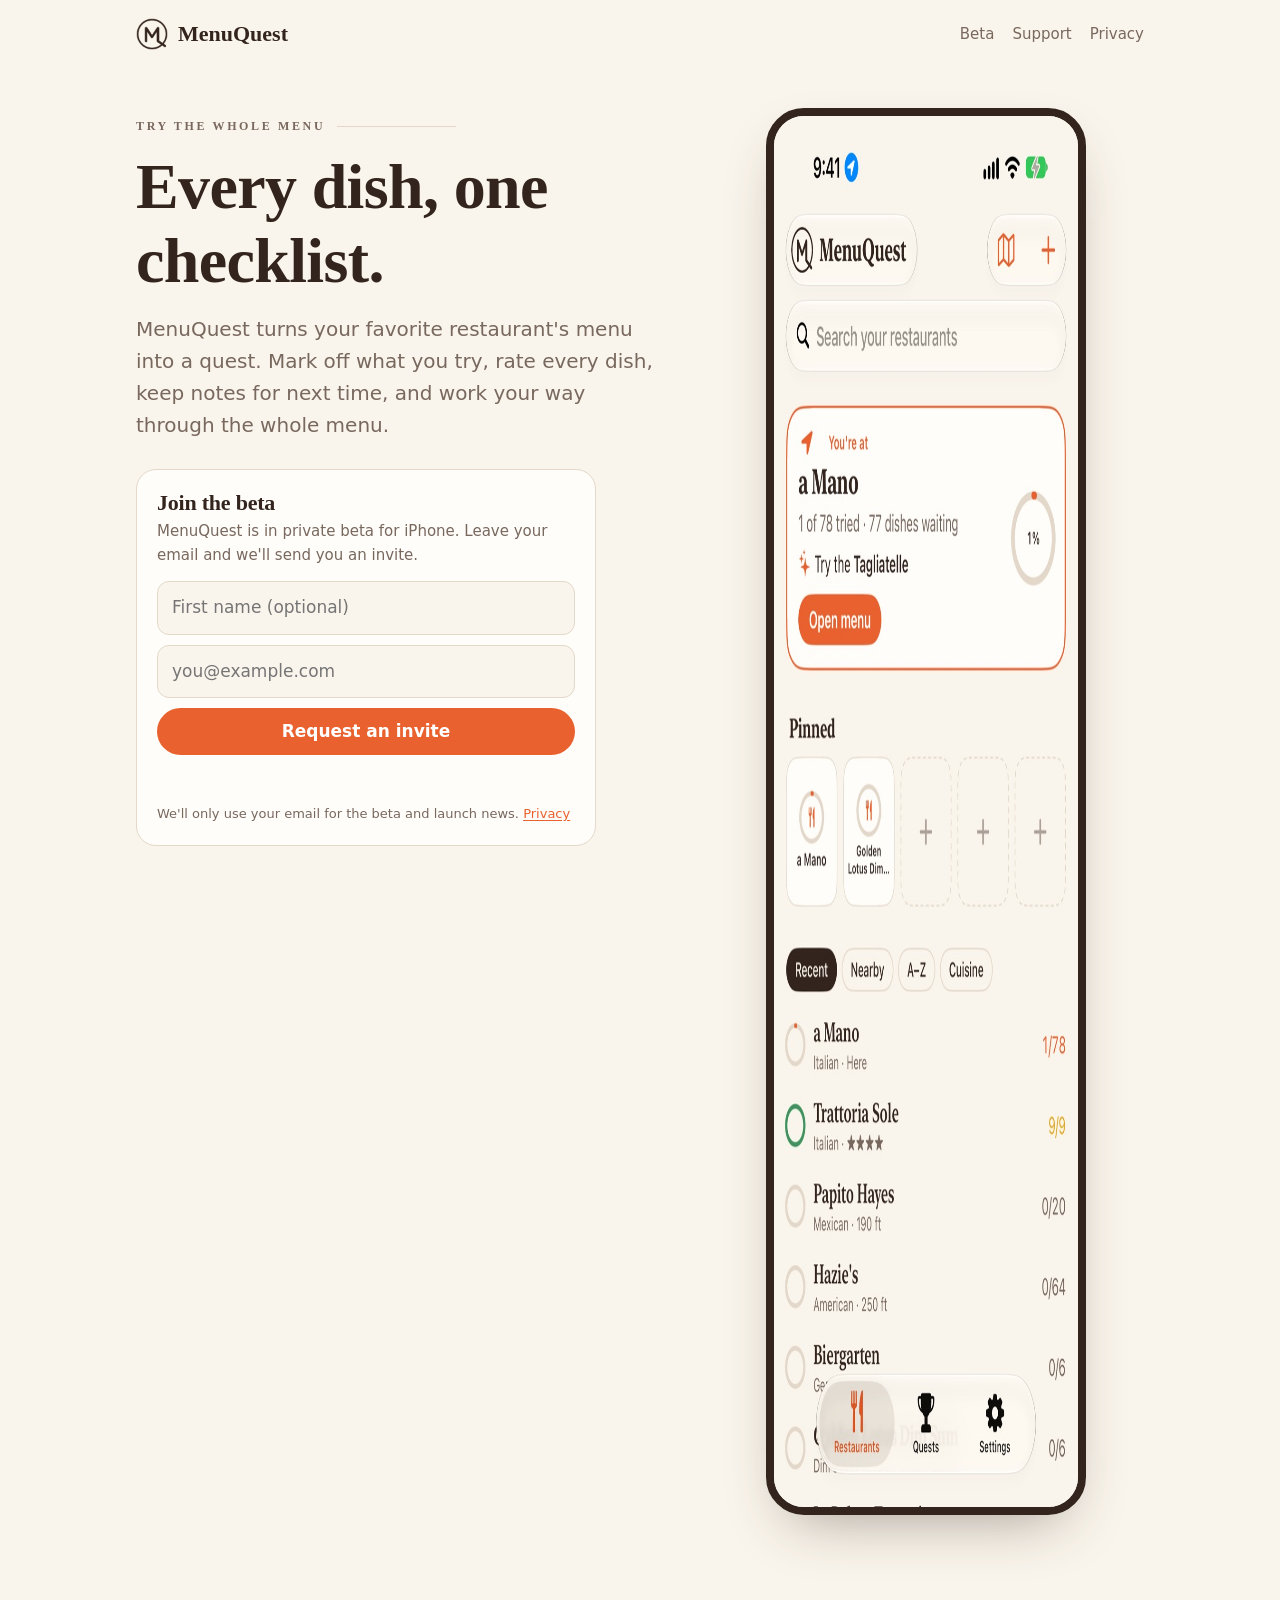
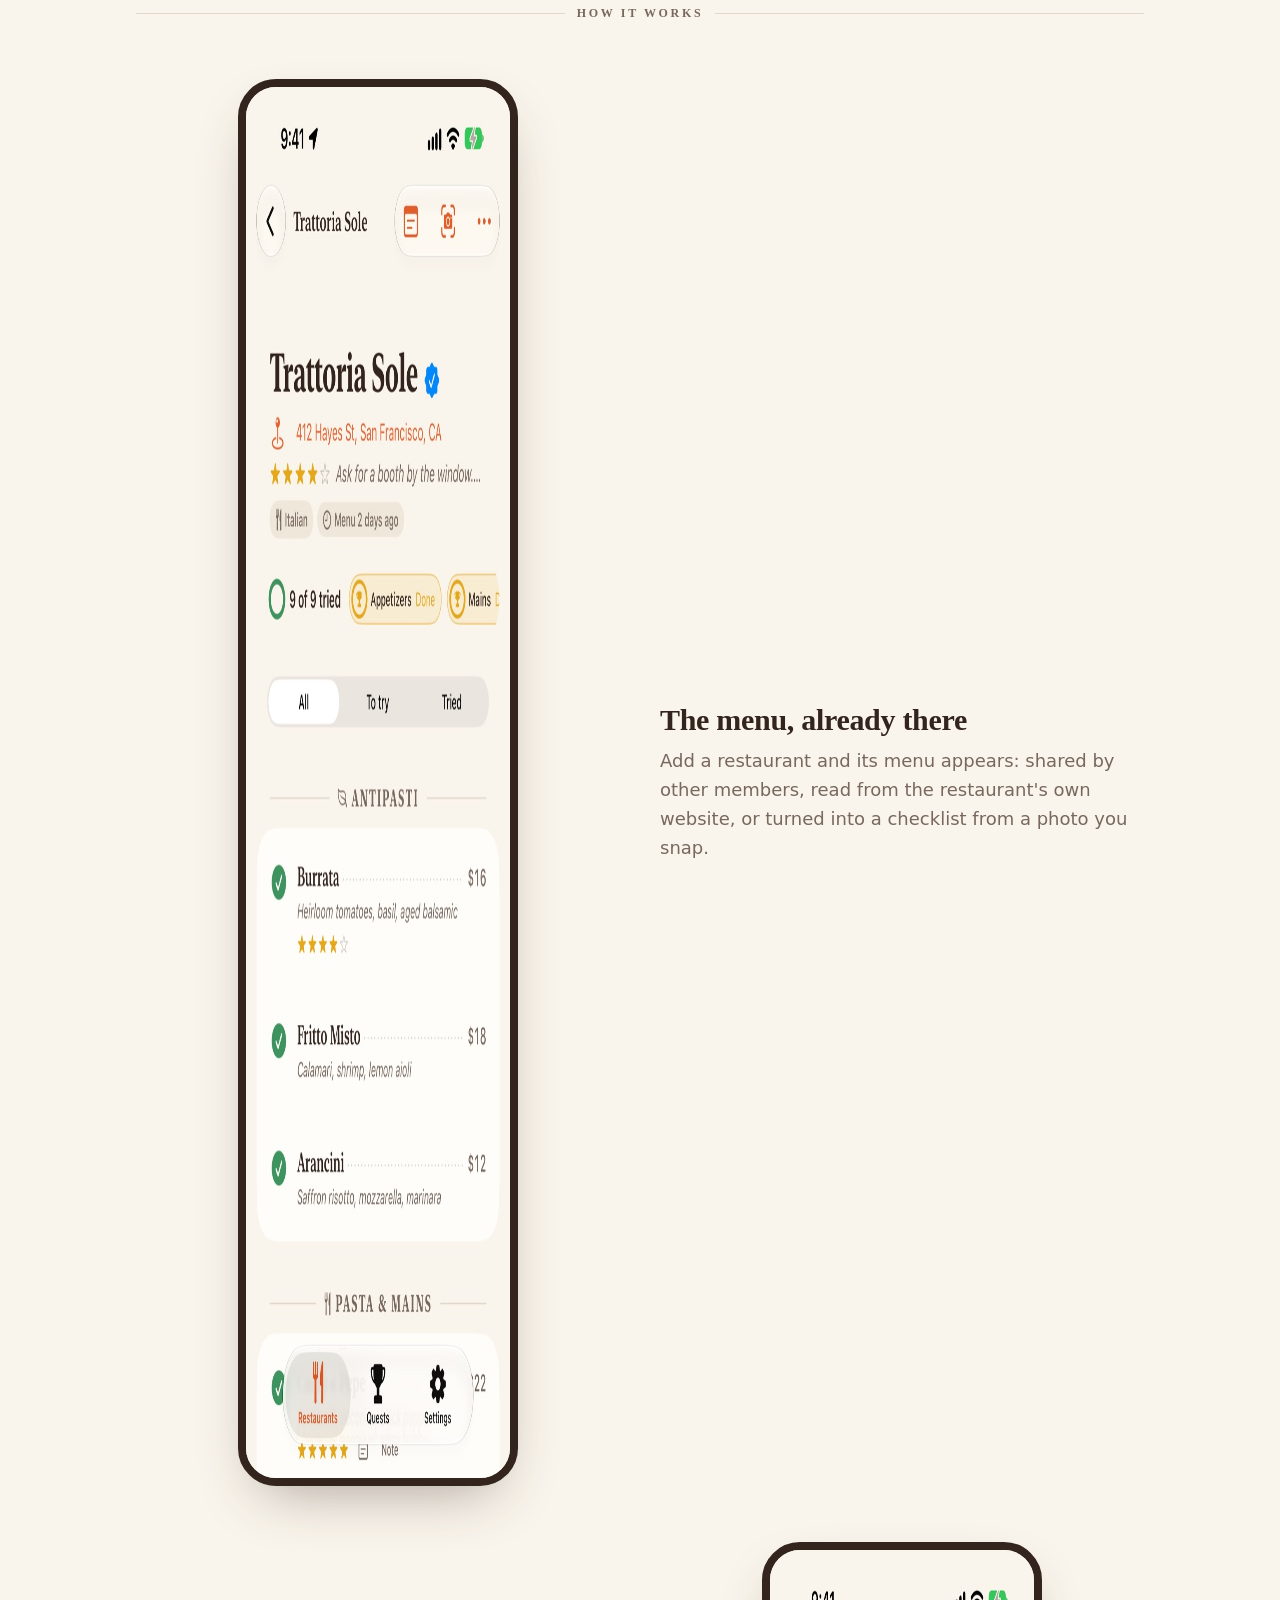
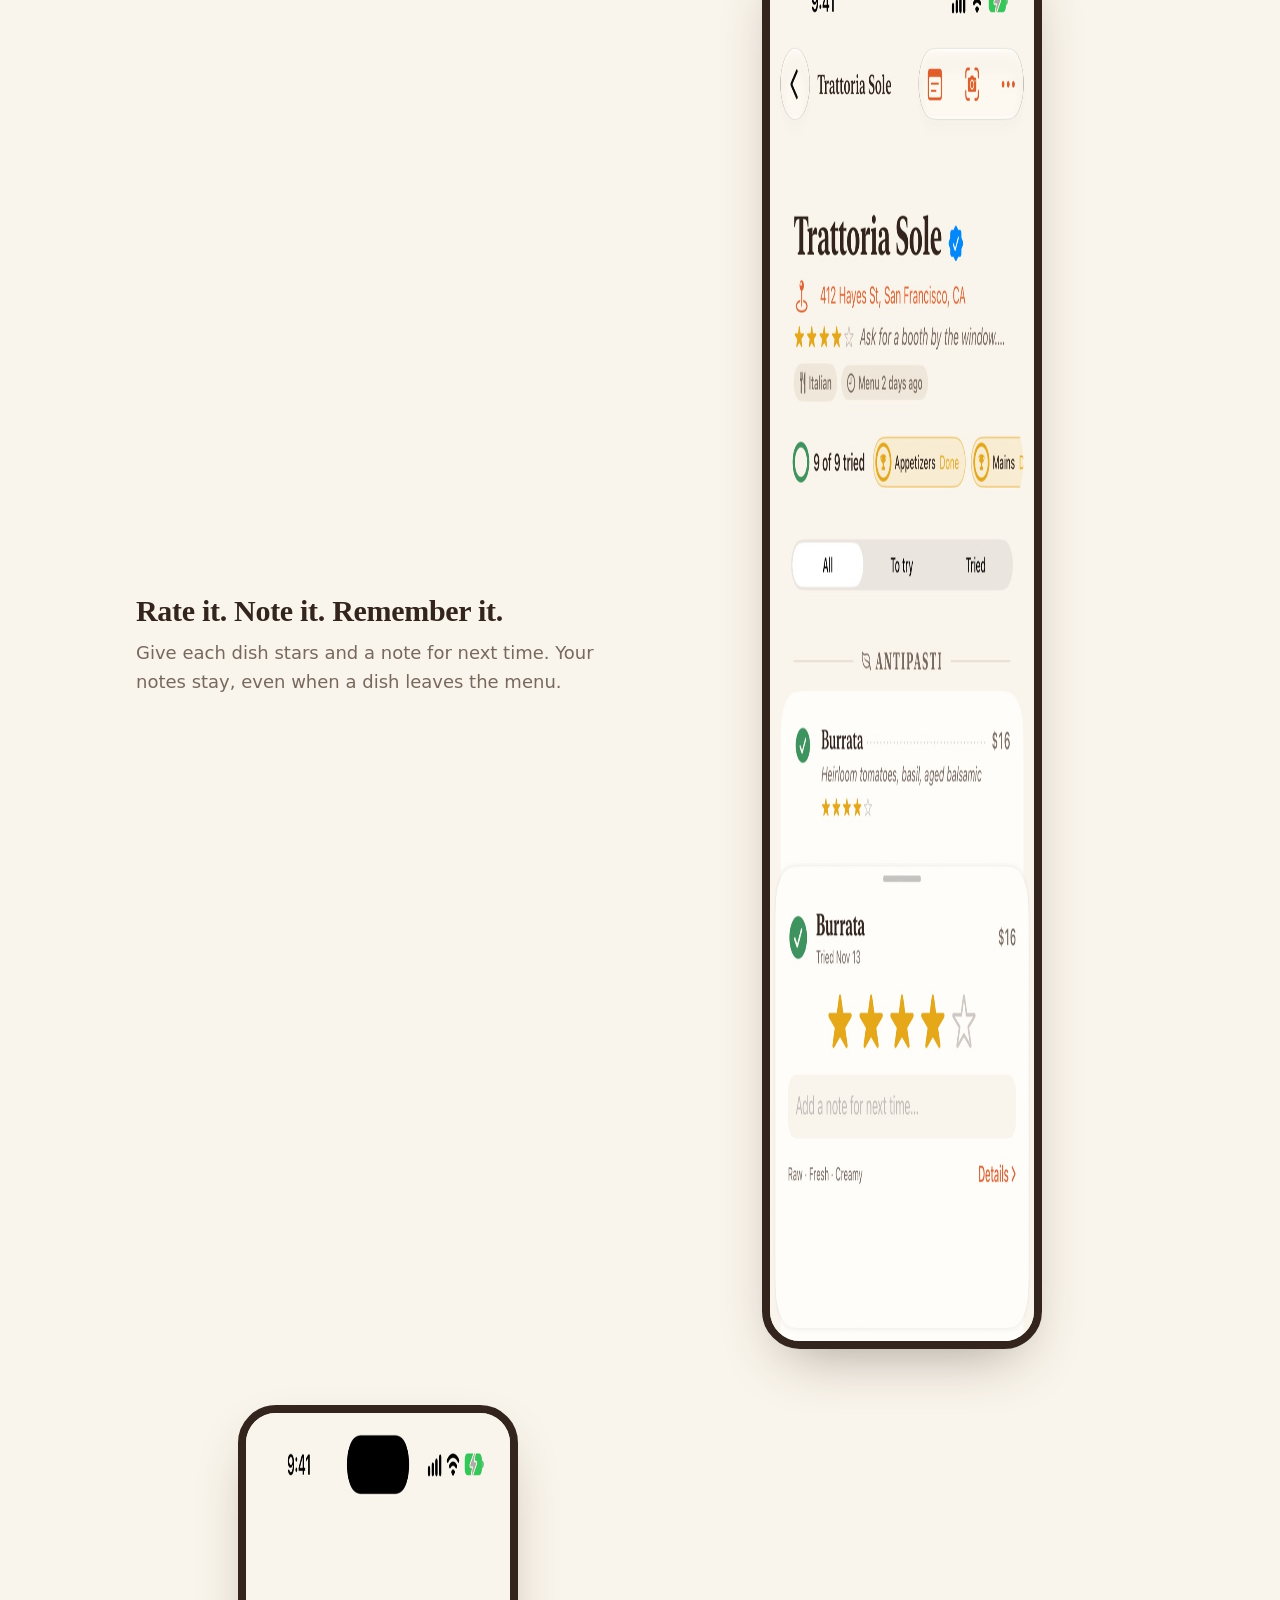
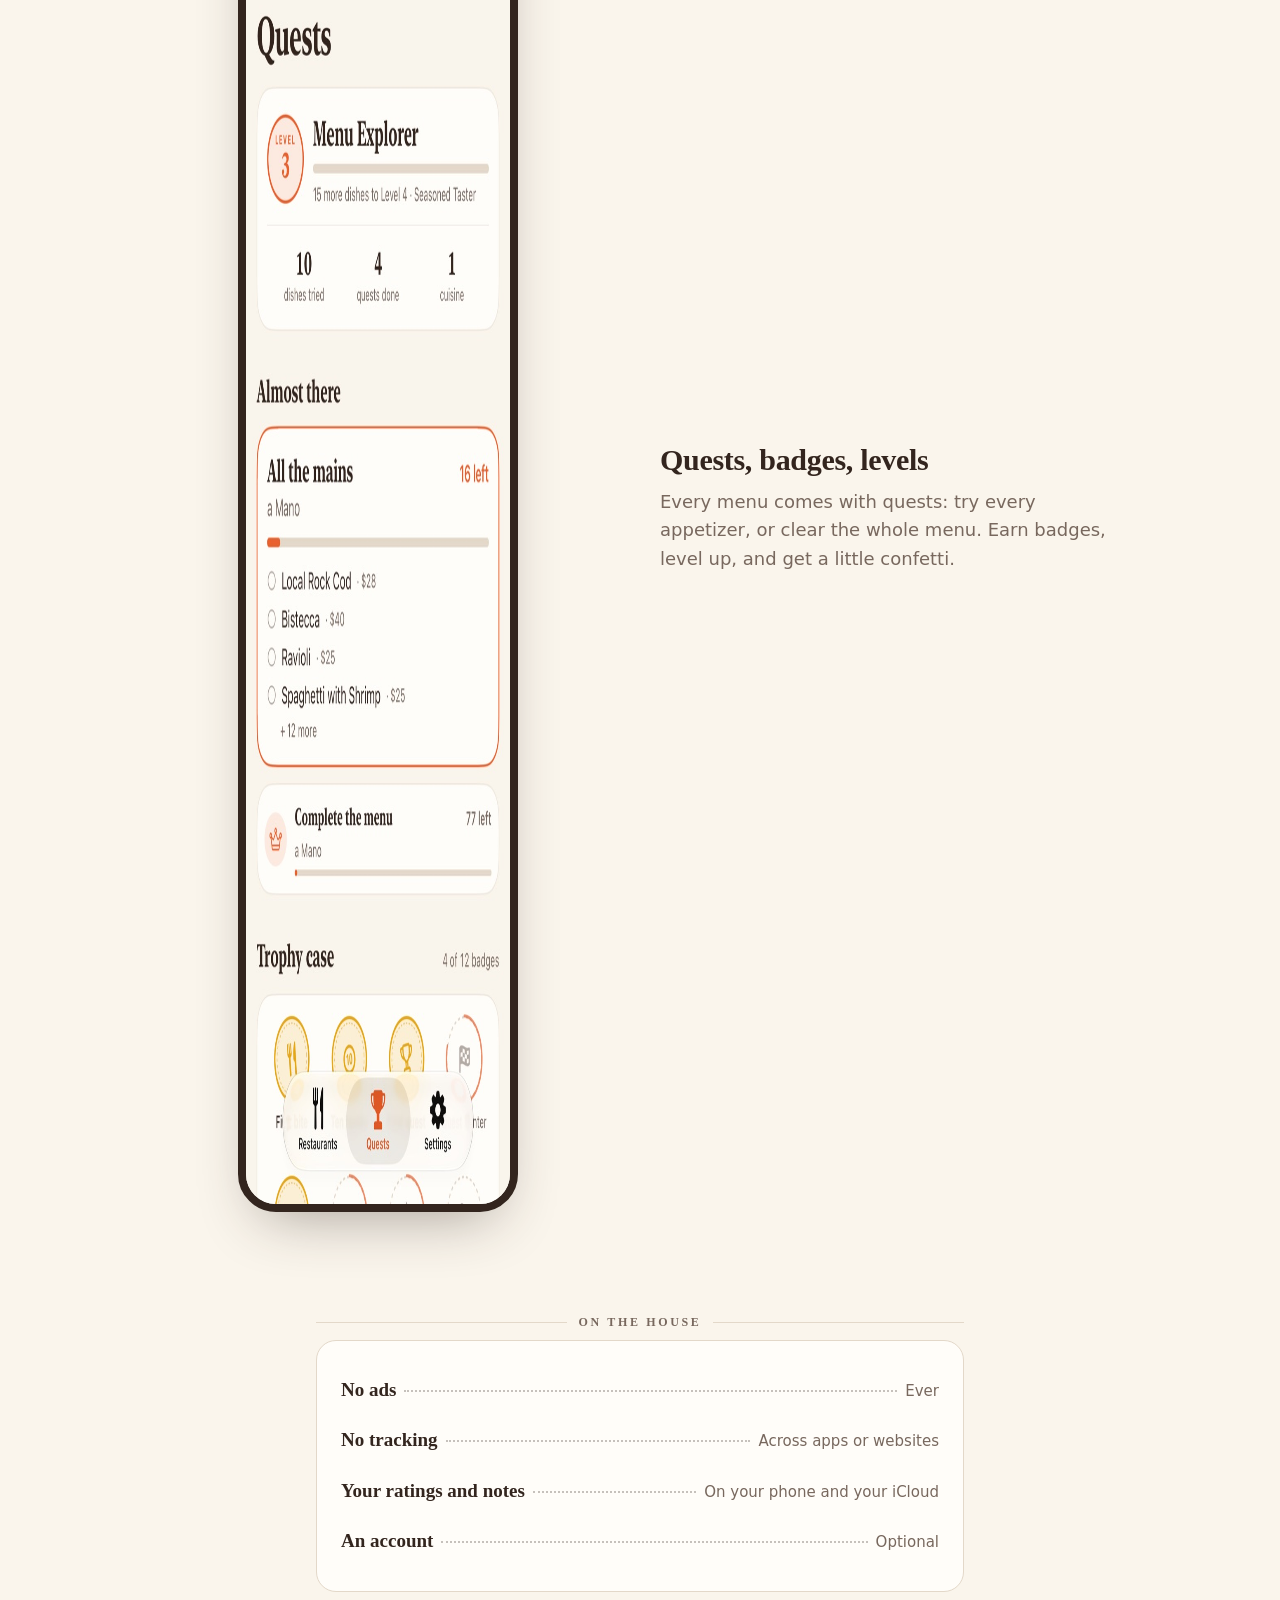
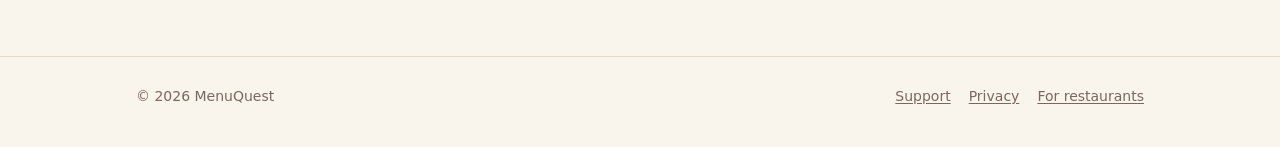
==== commit 45e43515: "Hero aligned to top; versioned stylesheet" ====
--- a/index.html
+++ b/index.html
@@ -13,7 +13,7 @@
 <meta property="og:url" content="https://menuquest.app/">
 <link rel="icon" href="/assets/favicon.png">
 <link rel="apple-touch-icon" href="/assets/apple-touch-icon.png">
-<link rel="stylesheet" href="/assets/site.css">
+<link rel="stylesheet" href="/assets/site.css?v=2">
 </head>
 <body>
 <header class="site-header">
--- a/assets/site.css
+++ b/assets/site.css
@@ -43,7 +43,9 @@
 .leader .dots { flex: 1; border-bottom: 2px dotted color-mix(in srgb, var(--ink) 28%, transparent); transform: translateY(-4px); }
 
 /* Hero */
-.hero { padding: 40px 0 24px; display: grid; gap: 40px; align-items: center; grid-template-columns: 1.1fr 0.9fr; }
+.hero { padding-block: 40px 24px; display: grid; gap: 40px; align-items: center; grid-template-columns: 1.1fr 0.9fr; align-items: start; }
+.hero .eyebrow { max-width: 320px; }
+.hero .eyebrow::before { display: none; }
 .hero h1 { font-size: clamp(40px, 7vw, 64px); margin: 18px 0 16px; }
 .hero p.lead { font-size: 20px; color: var(--ink-soft); margin: 0 0 28px; max-width: 30em; }
 .hero .phone { justify-self: center; width: min(320px, 80vw); }
@@ -70,7 +72,7 @@
 .signup .status.err { color: var(--accent); }
 
 /* Features */
-.features { padding: 56px 0 24px; }
+.features { padding-block: 56px 24px; }
 .features .eyebrow { margin-bottom: 32px; }
 .feature { display: grid; grid-template-columns: 1fr 1fr; gap: 40px; align-items: center; padding: 28px 0; }
 .feature:nth-child(even) .feature-text { order: 2; }
@@ -79,14 +81,14 @@
 .feature .phone { width: min(280px, 72vw); justify-self: center; }
 
 /* "Menu" list of promises */
-.promises { padding: 40px 0 64px; }
+.promises { padding-block: 40px 64px; }
 .promises .card { background: var(--card); border: 1px solid var(--rule); border-radius: 20px; padding: 24px; }
 .promises .leader { padding: 10px 0; font-size: 17px; }
 .promises .leader strong { font-family: var(--serif); font-size: 19px; }
 .promises .leader span:last-child { color: var(--ink-soft); font-size: 15px; white-space: nowrap; }
 
 /* Text pages (privacy, support, menu reader) */
-.page { padding: 24px 0 64px; }
+.page { padding-block: 24px 64px; }
 .page h1 { font-size: clamp(32px, 6vw, 44px); margin: 12px 0 4px; }
 .page h2 { font-size: 24px; margin: 40px 0 8px; padding-top: 20px; border-top: 1px solid var(--rule); }
 .page .date { color: var(--ink-soft); margin: 0 0 24px; }
@@ -109,6 +111,7 @@
 
 @media (max-width: 760px) {
   .hero { grid-template-columns: 1fr; padding-top: 16px; gap: 32px; }
+  .hero .eyebrow { max-width: none; }
   .feature { grid-template-columns: 1fr; gap: 20px; padding: 20px 0; }
   .feature:nth-child(even) .feature-text { order: 0; }
   .site-nav { gap: 14px; font-size: 14px; }
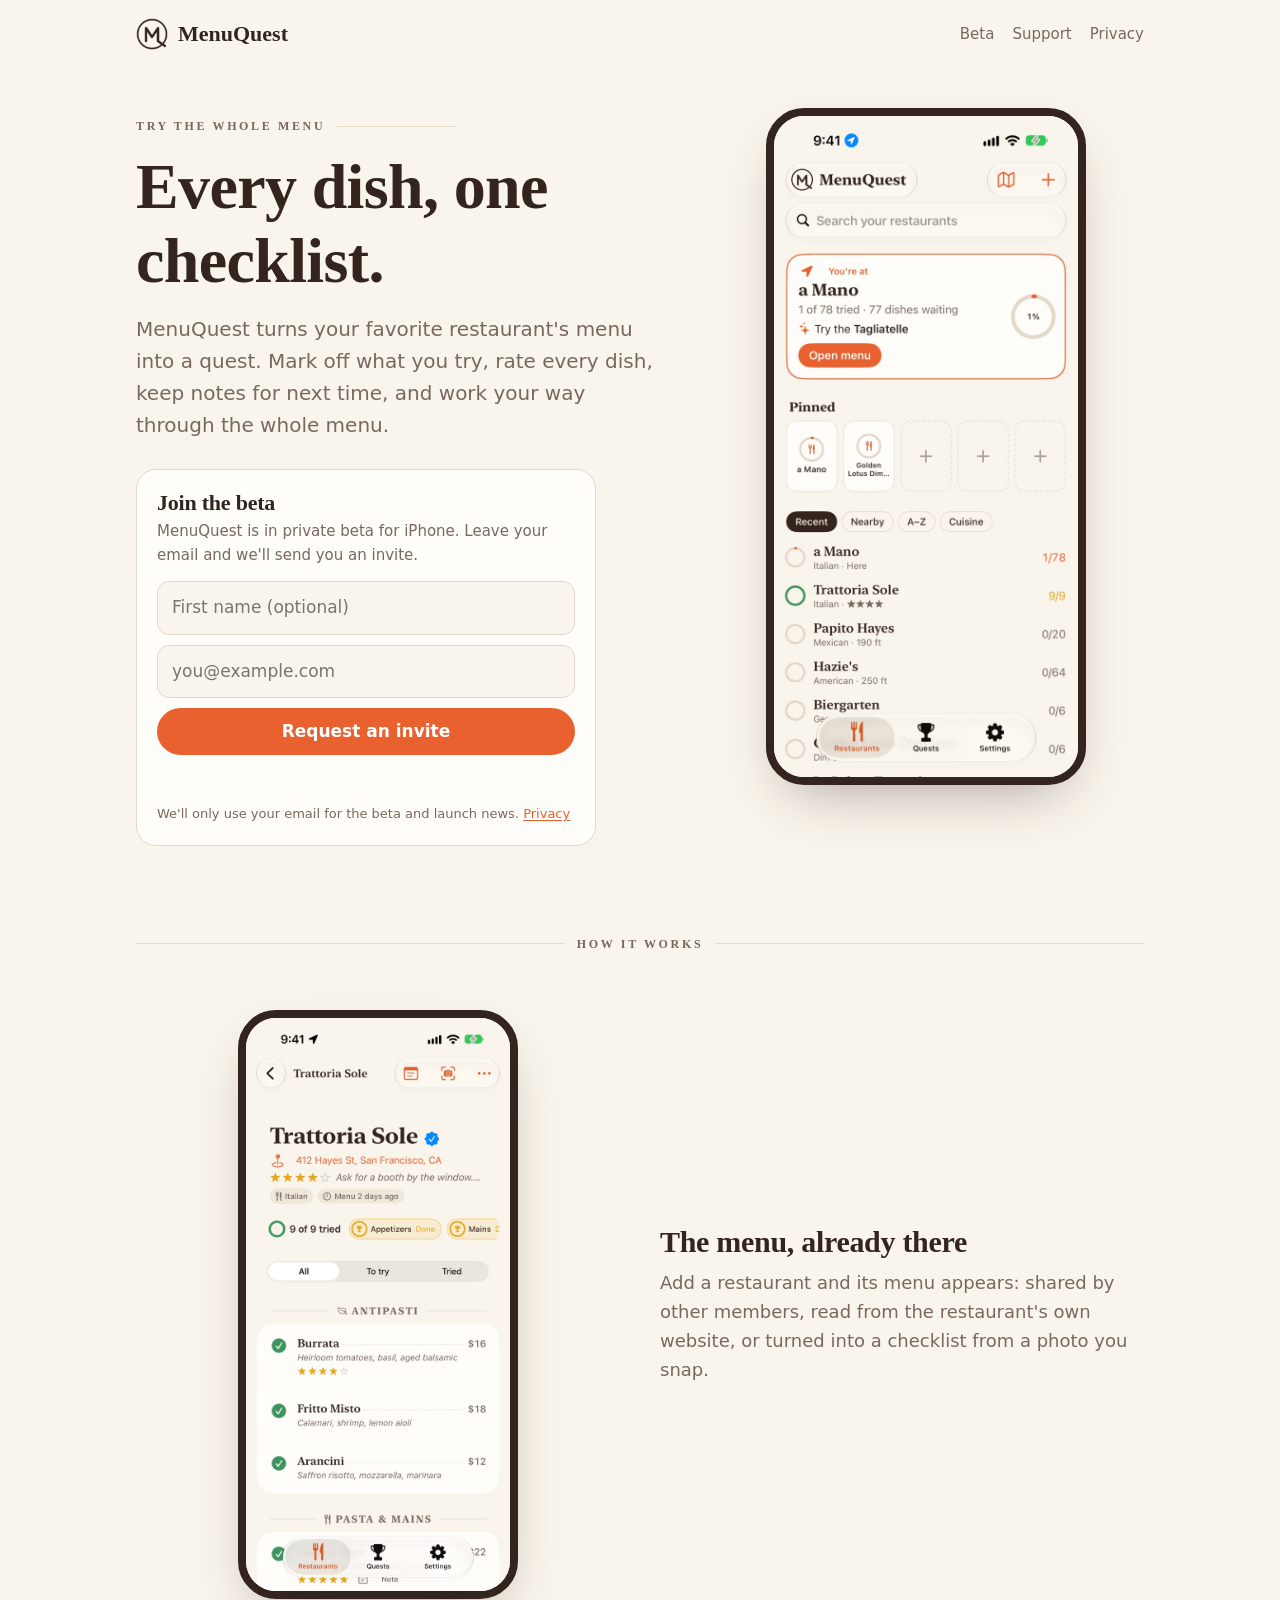
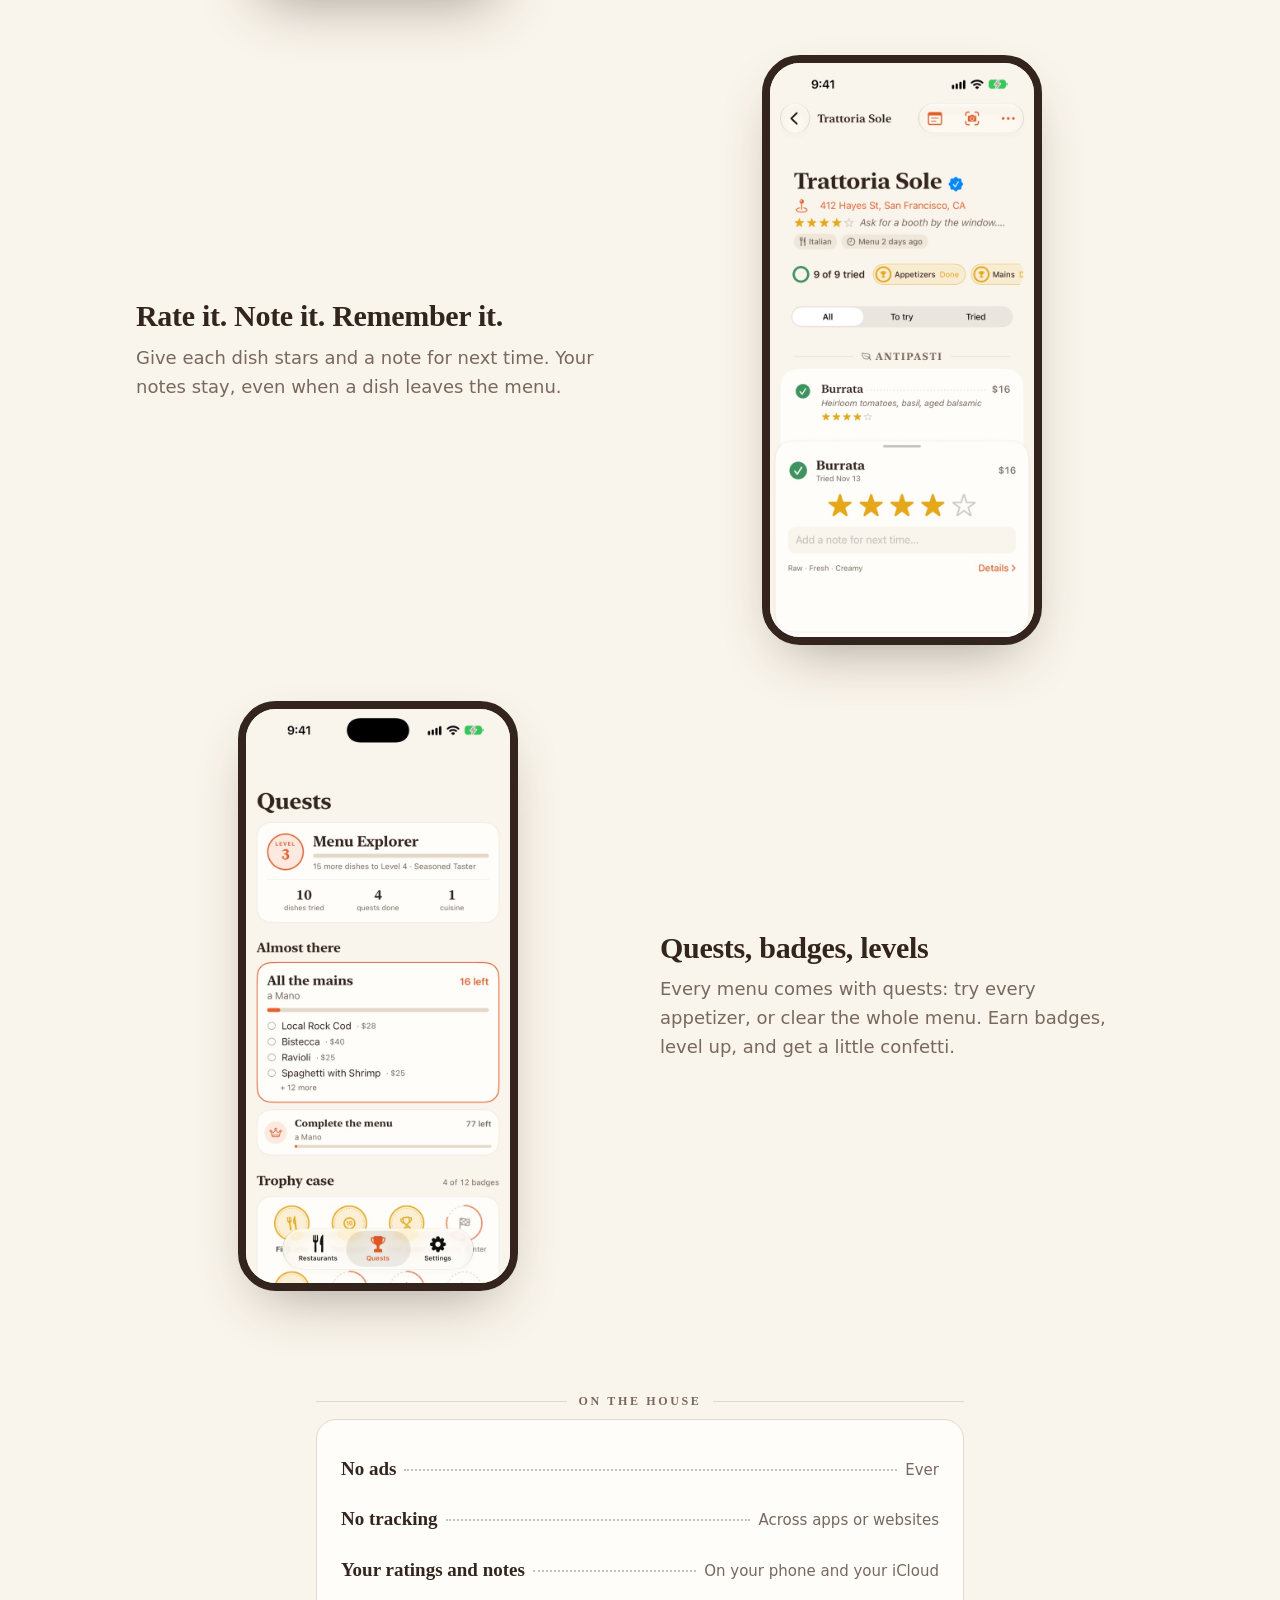
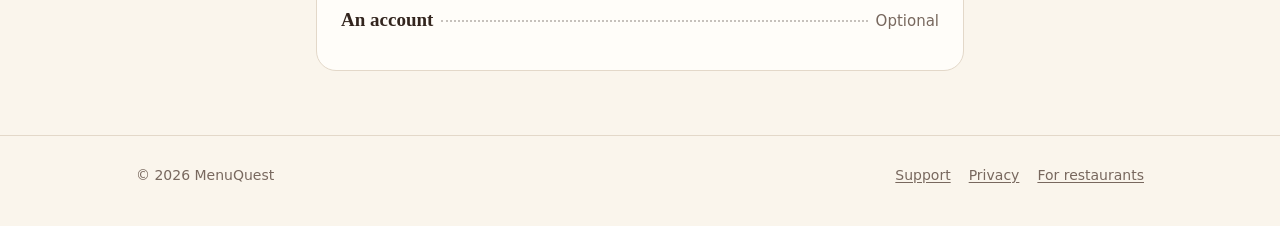
==== commit 822cb221: "Keep screenshot proportions" ====
--- a/index.html
+++ b/index.html
@@ -13,7 +13,7 @@
 <meta property="og:url" content="https://menuquest.app/">
 <link rel="icon" href="/assets/favicon.png">
 <link rel="apple-touch-icon" href="/assets/apple-touch-icon.png">
-<link rel="stylesheet" href="/assets/site.css?v=2">
+<link rel="stylesheet" href="/assets/site.css?v=3">
 </head>
 <body>
 <header class="site-header">
--- a/assets/site.css
+++ b/assets/site.css
@@ -18,7 +18,7 @@
 html { -webkit-text-size-adjust: 100%; }
 body { margin: 0; background: var(--paper); color: var(--ink); font: 17px/1.6 var(--sans); }
 a { color: var(--accent); text-underline-offset: 2px; }
-img { max-width: 100%; display: block; }
+img { max-width: 100%; height: auto; display: block; }
 h1, h2, h3 { font-family: var(--serif); line-height: 1.15; letter-spacing: -0.01em; }
 
 .wrap { max-width: 1040px; margin: 0 auto; padding: 0 16px; }
